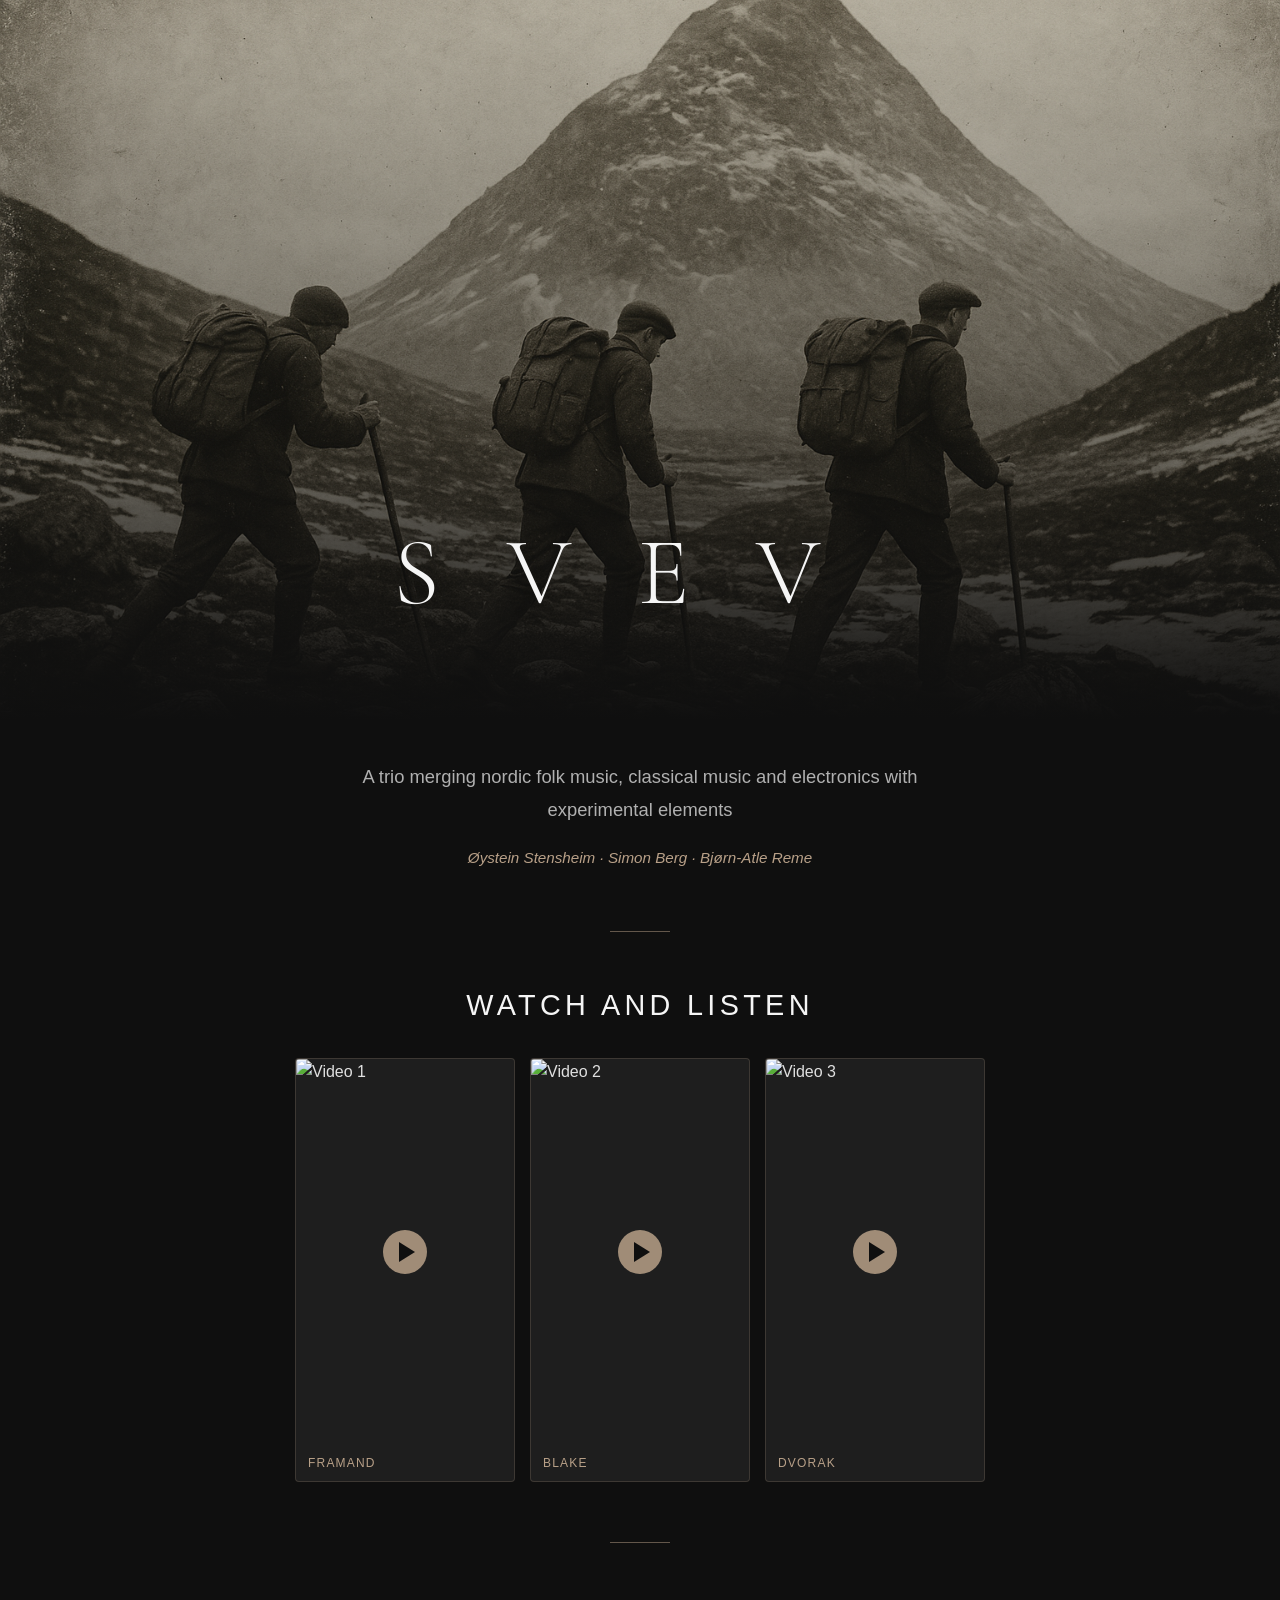
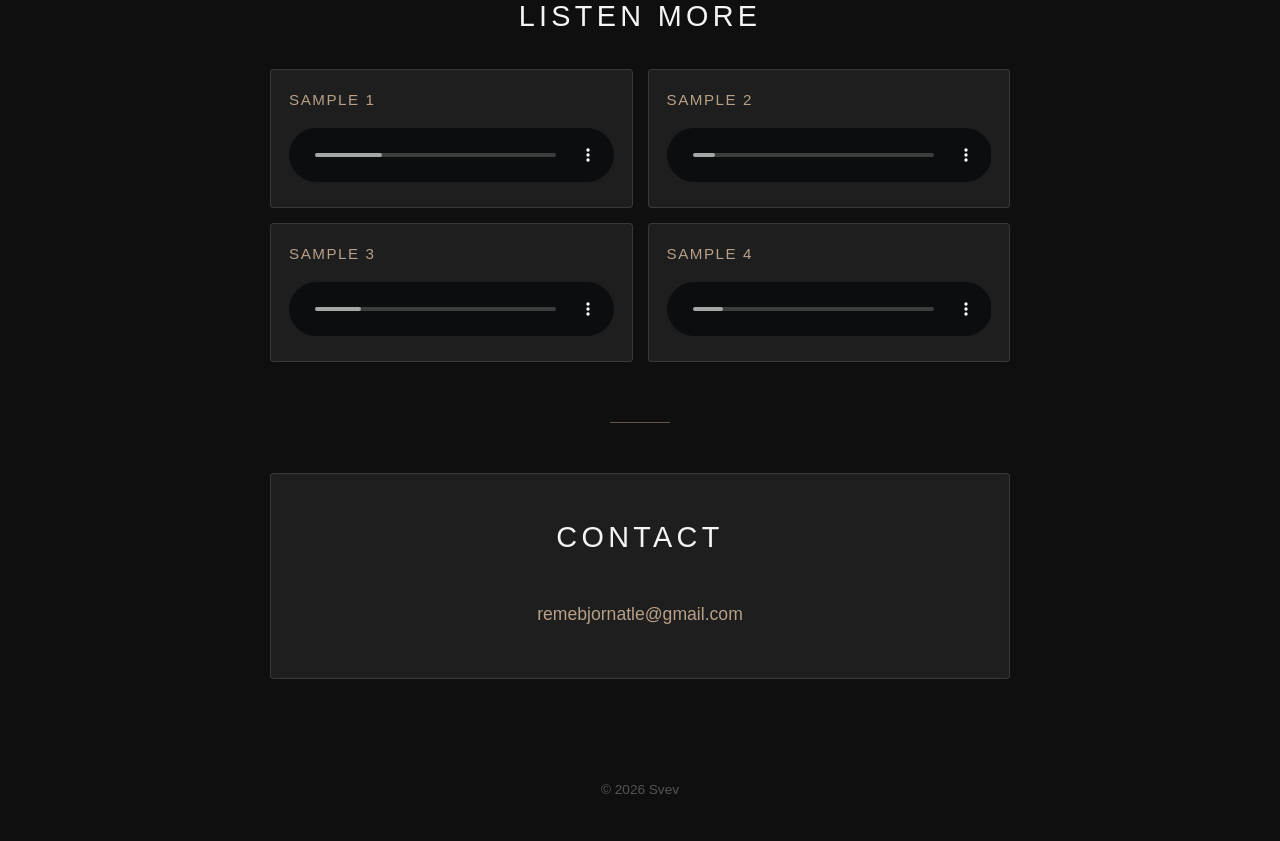
==== index.html @ c9829582 "Use maxresdefault thumbnails for sharper video previews" ====
<!DOCTYPE html>
<html lang="no">
<head>
    <meta charset="UTF-8">
    <meta name="viewport" content="width=device-width, initial-scale=1.0">
    <title>Svev</title>
    <link rel="preconnect" href="https://fonts.googleapis.com">
    <link rel="preconnect" href="https://fonts.gstatic.com" crossorigin>
    <link href="https://fonts.googleapis.com/css2?family=Cormorant+Garamond:wght@300;400;600&display=swap" rel="stylesheet">
    <style>
        * {
            margin: 0;
            padding: 0;
            box-sizing: border-box;
        }

        body {
            font-family: 'Helvetica Neue', Arial, sans-serif;
            background: #0f0f0f;
            color: #e0e0e0;
            line-height: 1.6;
            min-height: 100vh;
        }

        .hero {
            position: relative;
            width: 100%;
            height: 80vh;
            min-height: 400px;
            overflow: hidden;
        }

        .hero img {
            width: 100%;
            height: 100%;
            object-fit: cover;
            display: block;
        }

        .hero-overlay {
            position: absolute;
            inset: 0;
            background: linear-gradient(
                to bottom,
                rgba(15, 15, 15, 0.2) 0%,
                rgba(15, 15, 15, 0.5) 60%,
                rgba(15, 15, 15, 1) 100%
            );
            display: flex;
            align-items: flex-end;
            justify-content: center;
            padding-bottom: 60px;
        }

        .hero-text {
            text-align: center;
        }

        .hero-text h1 {
            font-family: 'Cormorant Garamond', serif;
            font-size: 6rem;
            font-weight: 300;
            letter-spacing: 0.7em;
            color: #f5f5f5;
            text-transform: uppercase;
            text-shadow: 0 2px 20px rgba(0, 0, 0, 0.6);
            margin-bottom: 10px;
        }

        .container {
            max-width: 800px;
            margin: 0 auto;
            padding: 0 30px;
        }

        .intro {
            text-align: center;
            padding: 40px 0 60px;
            animation: fadeIn 1.5s ease-in;
        }

        .tagline {
            font-size: 1.15rem;
            color: #b0b0b0;
            font-weight: 300;
            max-width: 600px;
            margin: 0 auto 20px;
            line-height: 1.8;
        }

        .members {
            font-size: 0.95rem;
            color: #b8a088;
            font-style: italic;
            margin-top: 10px;
        }

        .divider {
            width: 60px;
            height: 1px;
            background: #b8a088;
            margin: 0 auto 50px;
            opacity: 0.5;
        }

        section {
            margin-bottom: 60px;
            animation: fadeIn 2s ease-in;
        }

        h2 {
            font-size: 1.8rem;
            font-weight: 300;
            letter-spacing: 0.15em;
            text-transform: uppercase;
            color: #f5f5f5;
            margin-bottom: 30px;
            text-align: center;
        }

        .video-grid {
            display: flex;
            gap: 15px;
            justify-content: center;
        }

        .video-thumb {
            flex: 1;
            max-width: 220px;
            cursor: pointer;
            border-radius: 4px;
            overflow: hidden;
            border: 1px solid rgba(184, 160, 136, 0.2);
            transition: transform 0.3s ease, border-color 0.3s ease;
            background: #1e1e1e;
        }

        .video-thumb:hover {
            transform: translateY(-3px);
            border-color: rgba(184, 160, 136, 0.6);
        }

        .video-thumb-img {
            position: relative;
            width: 100%;
            padding-bottom: 177.78%;
            overflow: hidden;
        }

        .video-thumb-img img {
            position: absolute;
            top: 0; left: 0;
            width: 100%; height: 100%;
            object-fit: cover;
        }

        .video-thumb-img .play-btn {
            position: absolute;
            top: 50%; left: 50%;
            transform: translate(-50%, -50%);
            width: 44px; height: 44px;
            background: rgba(184, 160, 136, 0.85);
            border-radius: 50%;
            display: flex;
            align-items: center;
            justify-content: center;
        }

        .video-thumb-img .play-btn::after {
            content: '';
            border-left: 16px solid #0f0f0f;
            border-top: 10px solid transparent;
            border-bottom: 10px solid transparent;
            margin-left: 4px;
        }

        .video-thumb-label {
            font-size: 0.75rem;
            color: #b8a088;
            padding: 8px 12px;
            text-transform: uppercase;
            letter-spacing: 0.1em;
        }

        /* Modal */
        .video-modal {
            display: none;
            position: fixed;
            inset: 0;
            background: rgba(0, 0, 0, 0.88);
            z-index: 1000;
            align-items: center;
            justify-content: center;
        }

        .video-modal.active {
            display: flex;
        }

        .video-modal-inner {
            position: relative;
            width: min(90vw, 400px);
        }

        .video-modal-close {
            position: absolute;
            top: -36px;
            right: 0;
            background: none;
            border: none;
            color: #b8a088;
            font-size: 1.8rem;
            cursor: pointer;
            line-height: 1;
        }

        .video-modal-wrapper {
            position: relative;
            padding-bottom: 177.78%;
            height: 0;
            border-radius: 4px;
            overflow: hidden;
        }

        .video-modal-wrapper iframe {
            position: absolute;
            top: 0; left: 0;
            width: 100%; height: 100%;
            border: 0;
        }

        .audio-grid {
            display: grid;
            grid-template-columns: 1fr 1fr;
            gap: 15px;
        }

        .audio-container {
            background: #1e1e1e;
            padding: 18px;
            border-radius: 4px;
            border: 1px solid rgba(184, 160, 136, 0.2);
            transition: transform 0.3s ease, border-color 0.3s ease;
        }

        .audio-container:hover {
            transform: translateY(-2px);
            border-color: rgba(184, 160, 136, 0.5);
        }

        .audio-title {
            font-size: 0.95rem;
            color: #b8a088;
            margin-bottom: 15px;
            text-transform: uppercase;
            letter-spacing: 0.1em;
        }

        audio {
            width: 100%;
            outline: none;
            filter: invert(1) hue-rotate(180deg);
        }

        .contact {
            text-align: center;
            background: #1e1e1e;
            padding: 40px;
            border-radius: 4px;
            border: 1px solid rgba(184, 160, 136, 0.2);
        }

        .contact a {
            color: #b8a088;
            text-decoration: none;
            font-size: 1.1rem;
            transition: color 0.3s ease;
            display: inline-block;
            margin: 10px 0;
        }

        .contact a:hover {
            color: #d4bfa8;
        }

        footer {
            text-align: center;
            padding: 40px 0;
            color: #555;
            font-size: 0.85rem;
        }

        @keyframes fadeIn {
            from {
                opacity: 0;
                transform: translateY(20px);
            }
            to {
                opacity: 1;
                transform: translateY(0);
            }
        }

        @media (max-width: 600px) {
            .hero {
                height: 60vh;
                min-height: 300px;
            }

            .hero-text h1 {
                font-size: 3.5rem;
                letter-spacing: 0.25em;
            }

            .hero-overlay {
                padding-bottom: 40px;
            }

            .container {
                padding: 0 20px;
            }

            h2 {
                font-size: 1.4rem;
            }

            .audio-grid {
                grid-template-columns: 1fr;
            }

            .audio-container {
                padding: 16px;
            }
        }
    </style>
</head>
<body>
    <div class="hero">
        <img src="band-photo.png" alt="Svev band photo">
        <div class="hero-overlay">
            <div class="hero-text">
                <h1>Svev</h1>
            </div>
        </div>
    </div>

    <div class="container">
        <div class="intro">
            <p class="tagline">
                A trio merging nordic folk music, classical music and electronics with experimental elements
            </p>
            <p class="members">
                Øystein Stensheim · Simon Berg · Bjørn-Atle Reme
            </p>
        </div>

        <div class="divider"></div>

        <section class="video-section">
            <h2>Watch and Listen</h2>

            <div class="video-grid">
                <div class="video-thumb" data-id="9C6_uvqbNl0">
                    <div class="video-thumb-img">
                        <img src="https://img.youtube.com/vi/9C6_uvqbNl0/maxresdefault.jpg" alt="Video 1">
                        <div class="play-btn"></div>
                    </div>
                    <div class="video-thumb-label">Framand</div>
                </div>
                <div class="video-thumb" data-id="us4nLILp_PA">
                    <div class="video-thumb-img">
                        <img src="https://img.youtube.com/vi/us4nLILp_PA/maxresdefault.jpg" alt="Video 2">
                        <div class="play-btn"></div>
                    </div>
                    <div class="video-thumb-label">Blake</div>
                </div>
                <div class="video-thumb" data-id="vMelpFDjzGU">
                    <div class="video-thumb-img">
                        <img src="https://img.youtube.com/vi/vMelpFDjzGU/maxresdefault.jpg" alt="Video 3">
                        <div class="play-btn"></div>
                    </div>
                    <div class="video-thumb-label">Dvorak</div>
                </div>
            </div>
        </section>

        <div class="video-modal" id="videoModal">
            <div class="video-modal-inner">
                <button class="video-modal-close" id="videoModalClose">&times;</button>
                <div class="video-modal-wrapper">
                    <iframe id="videoModalFrame" src="" allowfullscreen></iframe>
                </div>
            </div>
        </div>

        <div class="divider"></div>

        <section class="music-section">
            <h2>Listen More</h2>

            <div class="audio-grid">
                <div class="audio-container">
                    <div class="audio-title">Sample 1</div>
                    <audio controls>
                        <source src="bach.mp3" type="audio/mpeg">
                        Your browser does not support the audio element.
                    </audio>
                </div>

                <div class="audio-container">
                    <div class="audio-title">Sample 2</div>
                    <audio controls>
                        <source src="vergene.mp3" type="audio/mpeg">
                        Your browser does not support the audio element.
                    </audio>
                </div>

                <div class="audio-container">
                    <div class="audio-title">Sample 3</div>
                    <audio controls>
                        <source src="outro1.mp3" type="audio/mpeg">
                        Your browser does not support the audio element.
                    </audio>
                </div>

                <div class="audio-container">
                    <div class="audio-title">Sample 4</div>
                    <audio controls>
                        <source src="outro2.mp3" type="audio/mpeg">
                        Your browser does not support the audio element.
                    </audio>
                </div>
            </div>
        </section>

        <div class="divider"></div>

        <section class="contact">
            <h2>Contact</h2>
            <p>
                <a href="mailto:remebjornatle@gmail.com">remebjornatle@gmail.com</a>
            </p>
        </section>

        <footer>
            &copy; 2026 Svev
        </footer>
    </div>
    <script>
        const modal = document.getElementById('videoModal');
        const frame = document.getElementById('videoModalFrame');
        const closeBtn = document.getElementById('videoModalClose');

        document.querySelectorAll('.video-thumb').forEach(thumb => {
            thumb.addEventListener('click', () => {
                const id = thumb.dataset.id;
                frame.src = `https://www.youtube.com/embed/${id}?autoplay=1`;
                modal.classList.add('active');
            });
        });

        function closeModal() {
            modal.classList.remove('active');
            frame.src = '';
        }

        closeBtn.addEventListener('click', closeModal);
        modal.addEventListener('click', e => { if (e.target === modal) closeModal(); });
        document.addEventListener('keydown', e => { if (e.key === 'Escape') closeModal(); });
    </script>
</body>
</html>
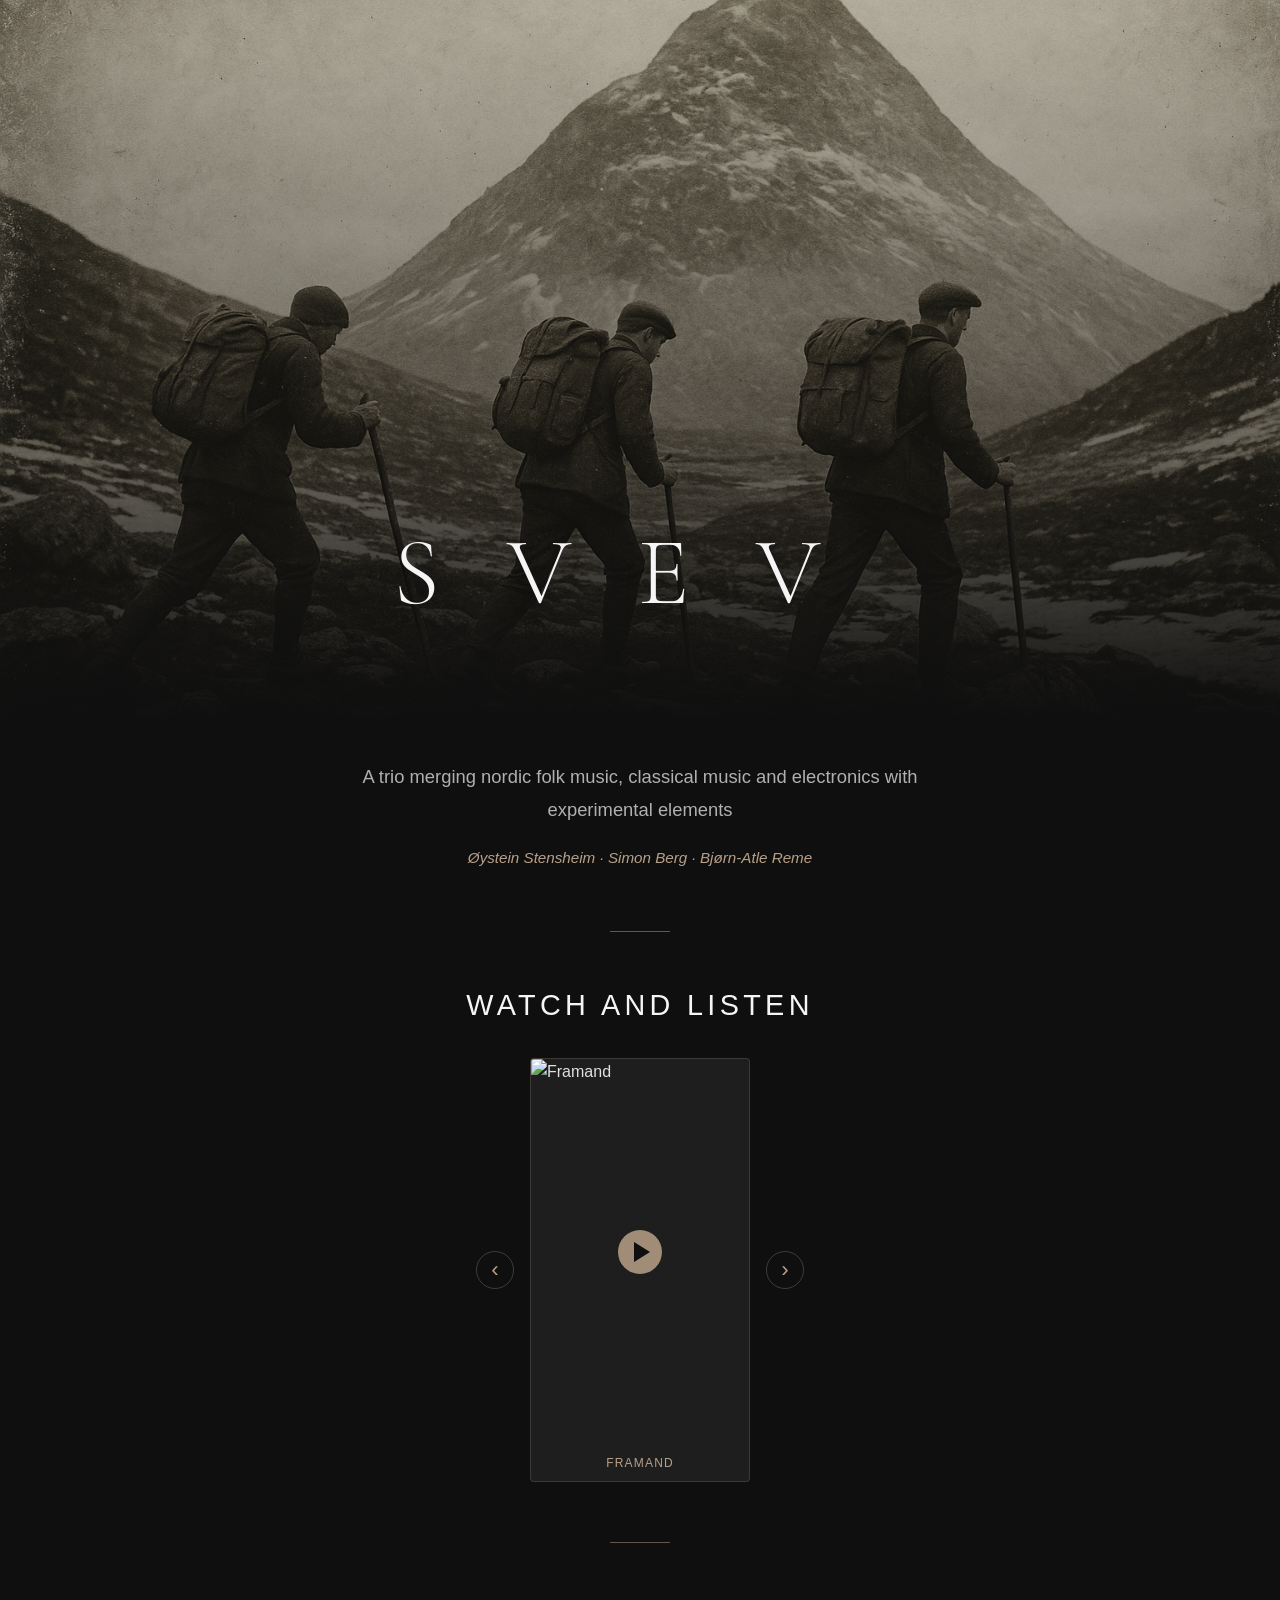
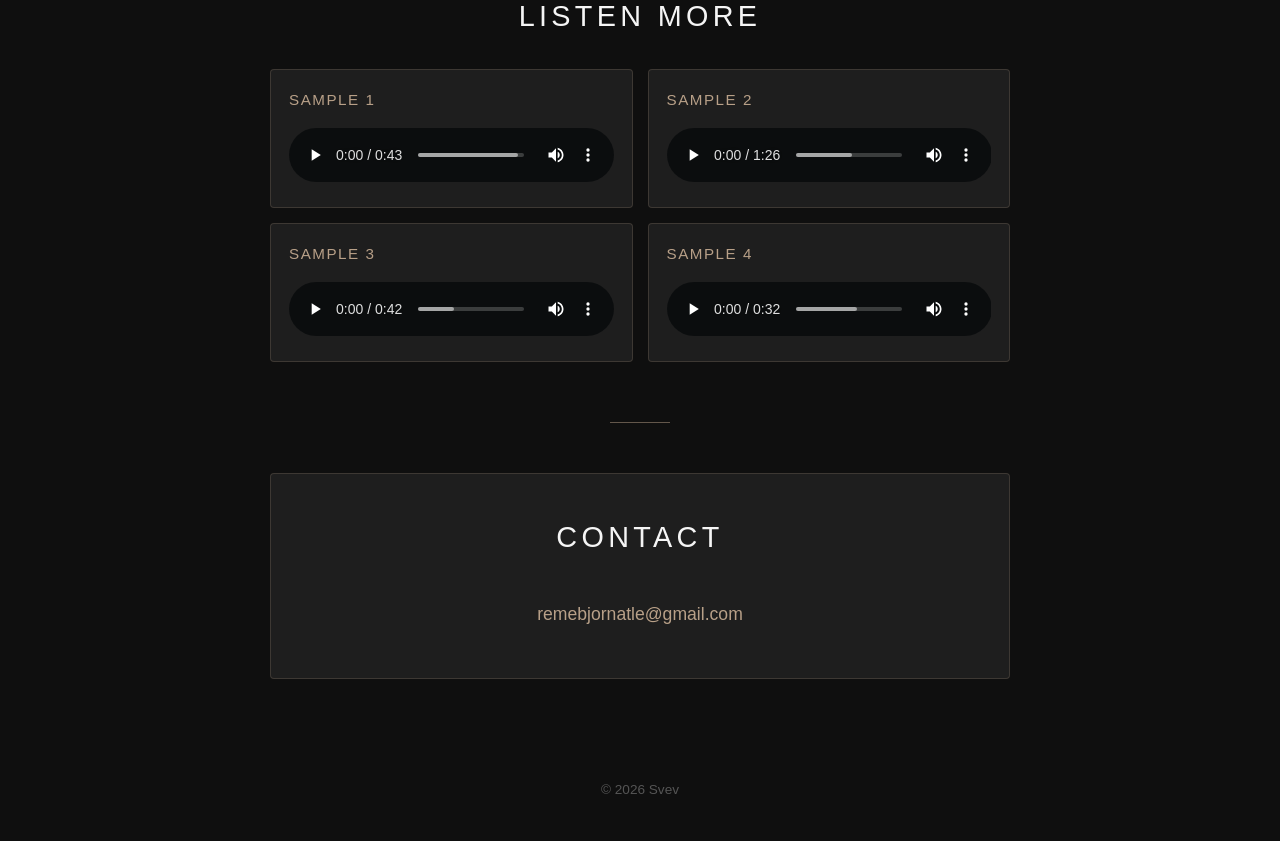
==== commit fa91752c: "Video section: carousel with arrow navigation" ====
--- a/index.html
+++ b/index.html
@@ -118,15 +118,34 @@
             text-align: center;
         }
 
-        .video-grid {
+        .video-carousel {
             display: flex;
-            gap: 15px;
+            align-items: center;
             justify-content: center;
+            gap: 16px;
+        }
+
+        .carousel-arrow {
+            background: none;
+            border: 1px solid rgba(184, 160, 136, 0.3);
+            color: #b8a088;
+            font-size: 1.4rem;
+            width: 38px;
+            height: 38px;
+            border-radius: 50%;
+            cursor: pointer;
+            flex-shrink: 0;
+            transition: border-color 0.2s, color 0.2s;
+            line-height: 1;
+        }
+
+        .carousel-arrow:hover {
+            border-color: rgba(184, 160, 136, 0.8);
+            color: #d4bfa8;
         }
 
         .video-thumb {
-            flex: 1;
-            max-width: 220px;
+            width: 220px;
             cursor: pointer;
             border-radius: 4px;
             overflow: hidden;
@@ -180,6 +199,7 @@
             padding: 8px 12px;
             text-transform: uppercase;
             letter-spacing: 0.1em;
+            text-align: center;
         }
 
         /* Modal */
@@ -359,28 +379,16 @@
         <section class="video-section">
             <h2>Watch and Listen</h2>
 
-            <div class="video-grid">
-                <div class="video-thumb" data-id="9C6_uvqbNl0">
+            <div class="video-carousel">
+                <button class="carousel-arrow" id="prevBtn">&#8249;</button>
+                <div class="video-thumb" id="carouselThumb">
                     <div class="video-thumb-img">
-                        <img src="https://img.youtube.com/vi/9C6_uvqbNl0/maxresdefault.jpg" alt="Video 1">
+                        <img id="carouselImg" src="" alt="">
                         <div class="play-btn"></div>
                     </div>
-                    <div class="video-thumb-label">Framand</div>
+                    <div class="video-thumb-label" id="carouselLabel"></div>
                 </div>
-                <div class="video-thumb" data-id="us4nLILp_PA">
-                    <div class="video-thumb-img">
-                        <img src="https://img.youtube.com/vi/us4nLILp_PA/maxresdefault.jpg" alt="Video 2">
-                        <div class="play-btn"></div>
-                    </div>
-                    <div class="video-thumb-label">Blake</div>
-                </div>
-                <div class="video-thumb" data-id="vMelpFDjzGU">
-                    <div class="video-thumb-img">
-                        <img src="https://img.youtube.com/vi/vMelpFDjzGU/maxresdefault.jpg" alt="Video 3">
-                        <div class="play-btn"></div>
-                    </div>
-                    <div class="video-thumb-label">Dvorak</div>
-                </div>
+                <button class="carousel-arrow" id="nextBtn">&#8250;</button>
             </div>
         </section>
 
@@ -447,16 +455,45 @@
         </footer>
     </div>
     <script>
+        const videos = [
+            { id: '9C6_uvqbNl0', label: 'Framand' },
+            { id: 'us4nLILp_PA', label: 'Blake' },
+            { id: 'vMelpFDjzGU', label: 'Dvorak' }
+        ];
+
+        let current = 0;
+
+        const thumb = document.getElementById('carouselThumb');
+        const img = document.getElementById('carouselImg');
+        const label = document.getElementById('carouselLabel');
+
+        function showVideo(index) {
+            const v = videos[index];
+            img.src = `https://img.youtube.com/vi/${v.id}/maxresdefault.jpg`;
+            img.alt = v.label;
+            label.textContent = v.label;
+            thumb.dataset.id = v.id;
+        }
+
+        showVideo(current);
+
+        document.getElementById('prevBtn').addEventListener('click', () => {
+            current = (current - 1 + videos.length) % videos.length;
+            showVideo(current);
+        });
+
+        document.getElementById('nextBtn').addEventListener('click', () => {
+            current = (current + 1) % videos.length;
+            showVideo(current);
+        });
+
         const modal = document.getElementById('videoModal');
         const frame = document.getElementById('videoModalFrame');
         const closeBtn = document.getElementById('videoModalClose');
 
-        document.querySelectorAll('.video-thumb').forEach(thumb => {
-            thumb.addEventListener('click', () => {
-                const id = thumb.dataset.id;
-                frame.src = `https://www.youtube.com/embed/${id}?autoplay=1`;
-                modal.classList.add('active');
-            });
+        thumb.addEventListener('click', () => {
+            frame.src = `https://www.youtube.com/embed/${videos[current].id}?autoplay=1`;
+            modal.classList.add('active');
         });
 
         function closeModal() {
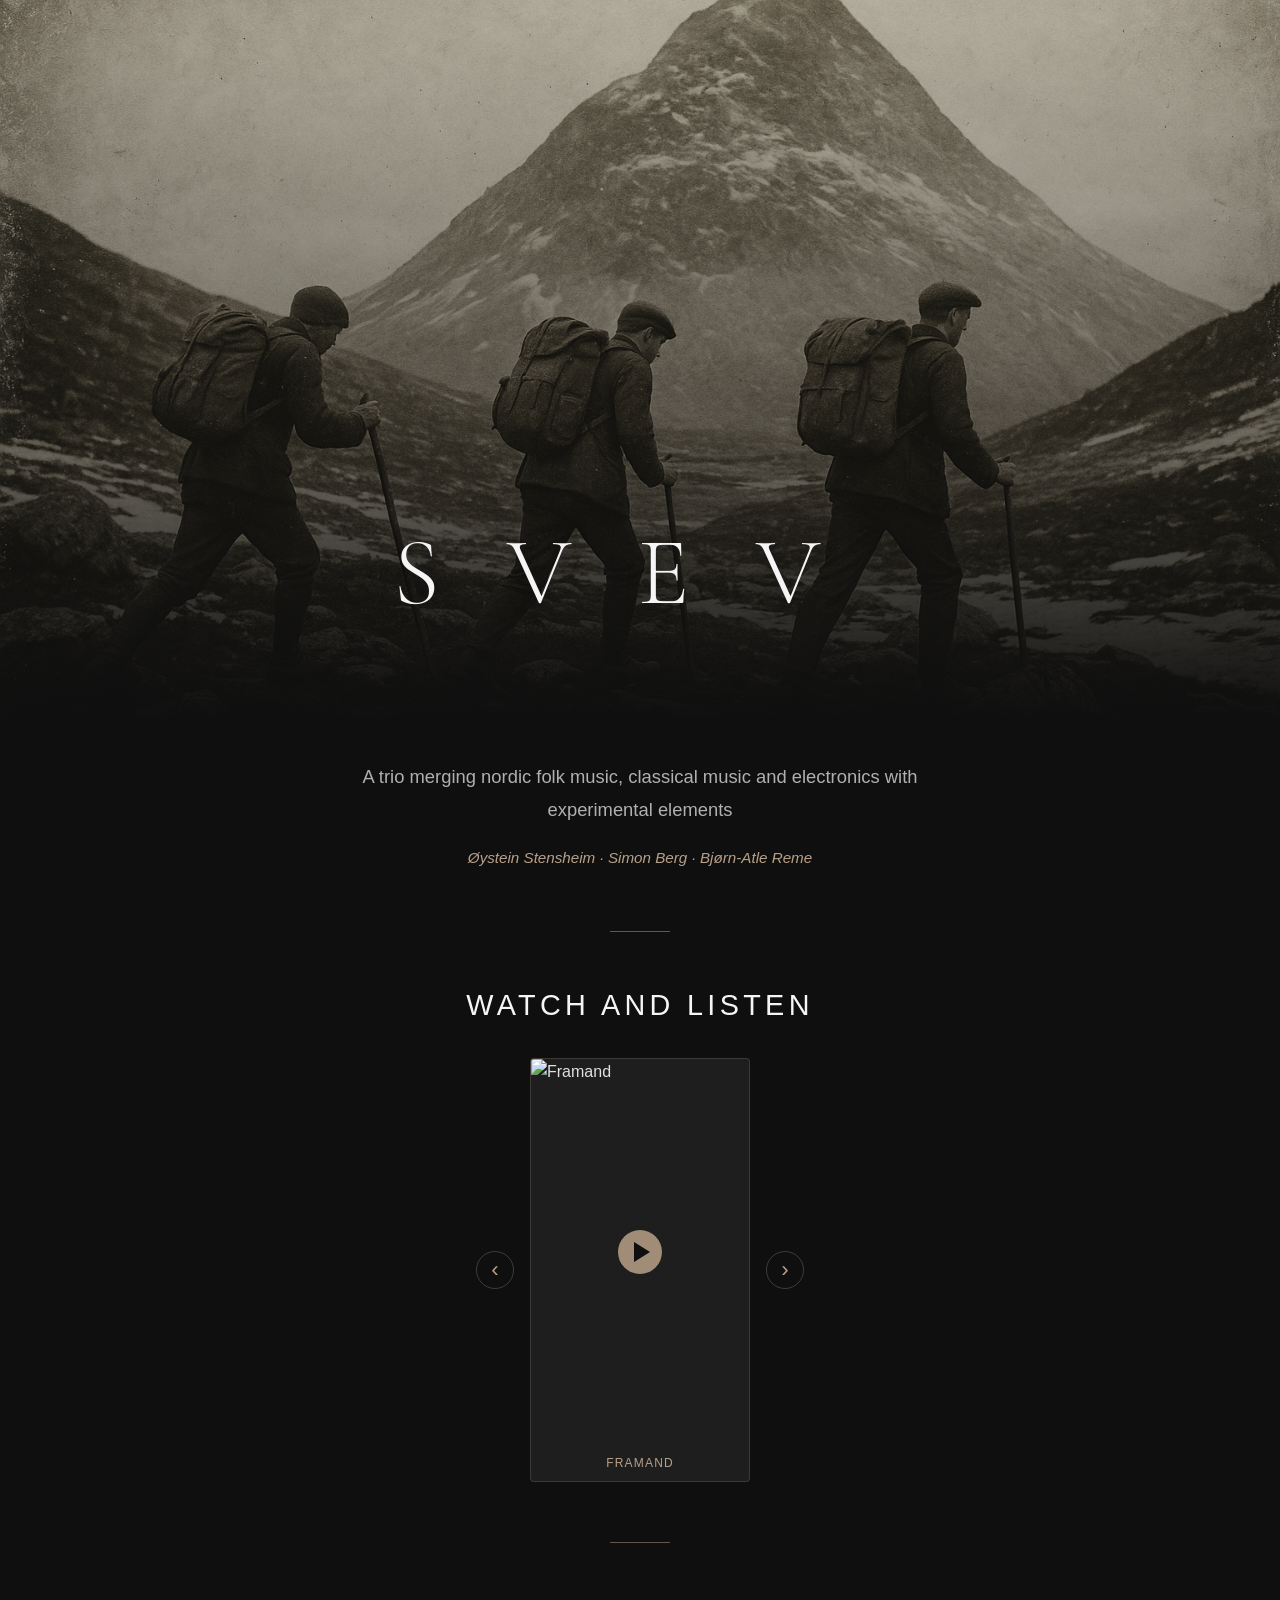
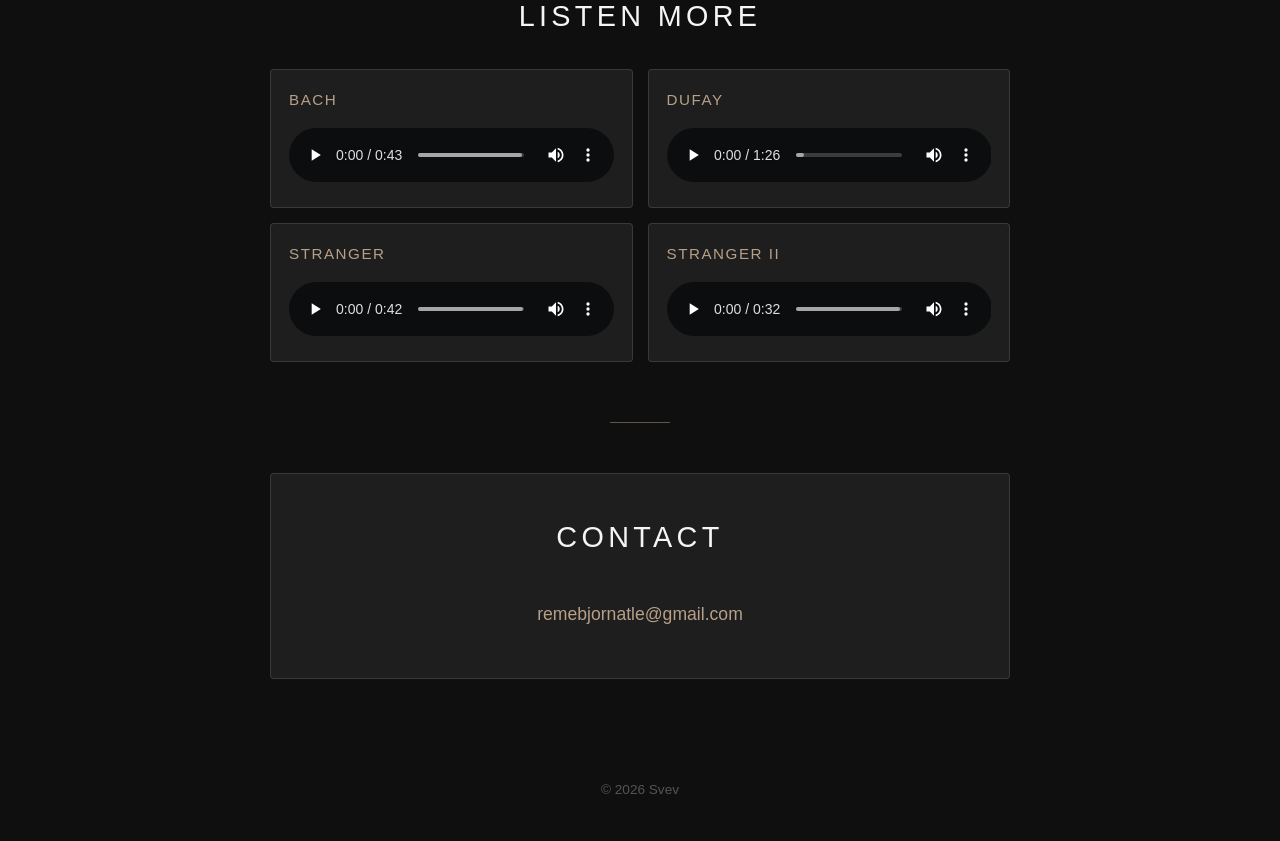
==== commit b0d95632: "Rename soundbites: Bach, Dufay, Stranger, Stranger II" ====
--- a/index.html
+++ b/index.html
@@ -408,7 +408,7 @@
 
             <div class="audio-grid">
                 <div class="audio-container">
-                    <div class="audio-title">Sample 1</div>
+                    <div class="audio-title">Bach</div>
                     <audio controls>
                         <source src="bach.mp3" type="audio/mpeg">
                         Your browser does not support the audio element.
@@ -416,7 +416,7 @@
                 </div>
 
                 <div class="audio-container">
-                    <div class="audio-title">Sample 2</div>
+                    <div class="audio-title">Dufay</div>
                     <audio controls>
                         <source src="vergene.mp3" type="audio/mpeg">
                         Your browser does not support the audio element.
@@ -424,7 +424,7 @@
                 </div>
 
                 <div class="audio-container">
-                    <div class="audio-title">Sample 3</div>
+                    <div class="audio-title">Stranger</div>
                     <audio controls>
                         <source src="outro1.mp3" type="audio/mpeg">
                         Your browser does not support the audio element.
@@ -432,7 +432,7 @@
                 </div>
 
                 <div class="audio-container">
-                    <div class="audio-title">Sample 4</div>
+                    <div class="audio-title">Stranger II</div>
                     <audio controls>
                         <source src="outro2.mp3" type="audio/mpeg">
                         Your browser does not support the audio element.
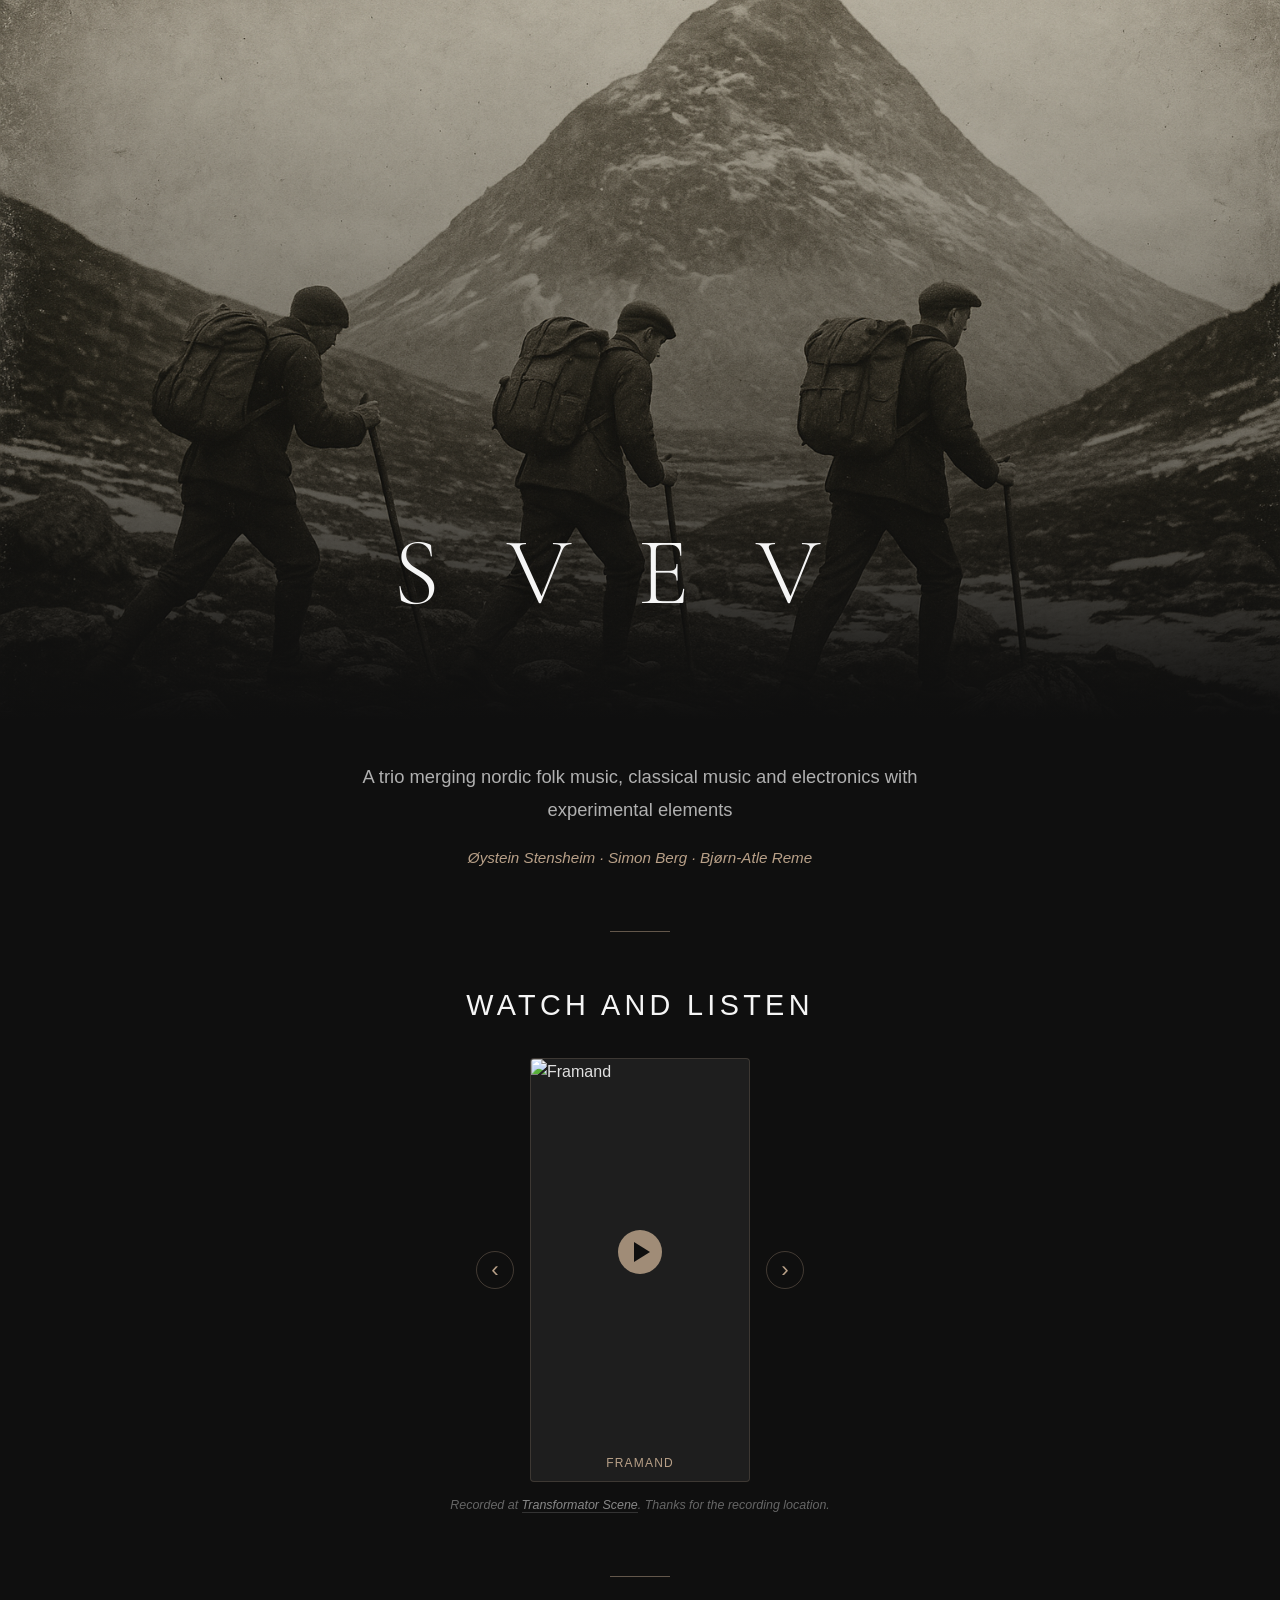
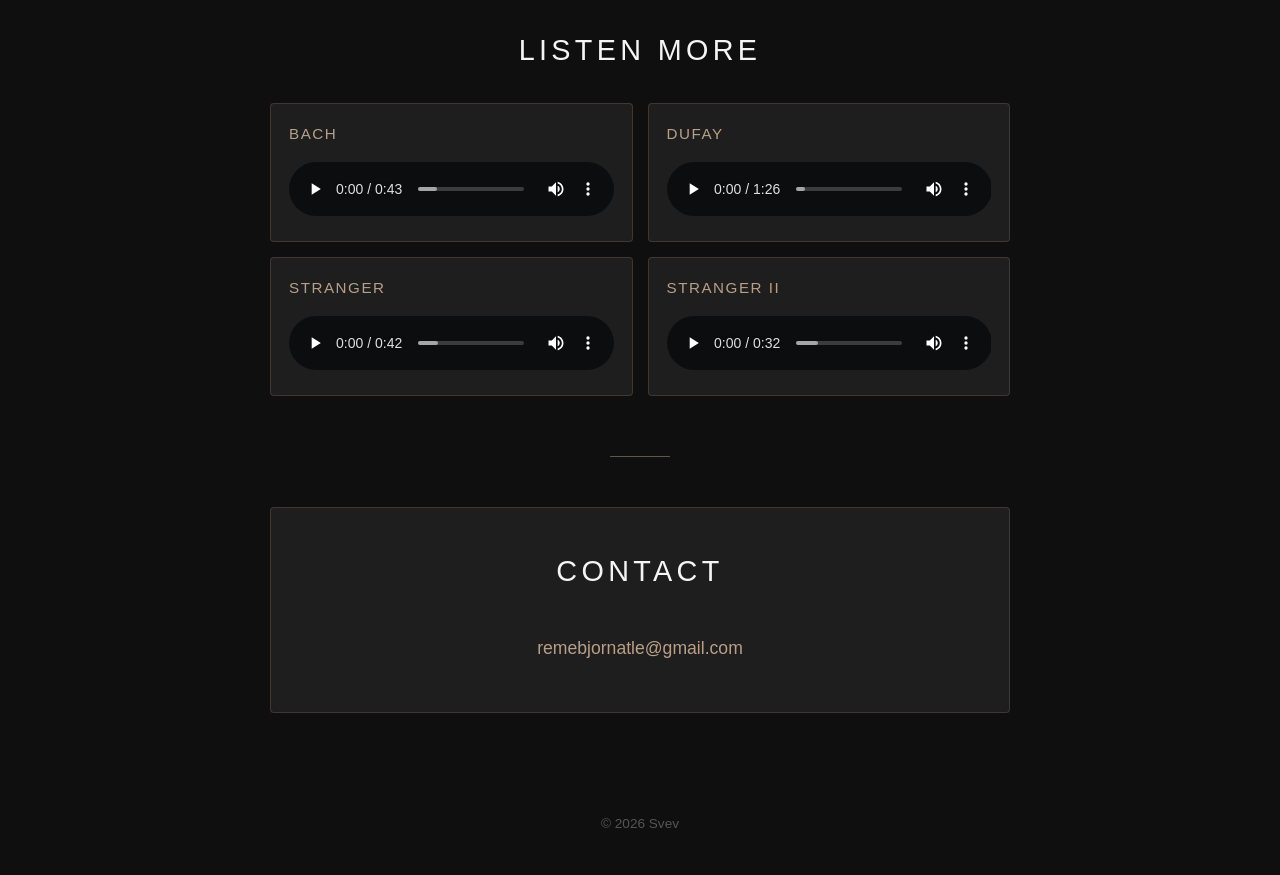
==== commit 1d75916e: "Add discreet Transformator Scene credit below video carousel" ====
--- a/index.html
+++ b/index.html
@@ -202,6 +202,25 @@
             text-align: center;
         }
 
+        .video-credit {
+            text-align: center;
+            margin-top: 14px;
+            font-size: 0.78rem;
+            font-style: italic;
+            color: #666;
+        }
+
+        .video-credit a {
+            color: #888;
+            text-decoration: none;
+            border-bottom: 1px solid rgba(136, 136, 136, 0.3);
+            transition: color 0.2s;
+        }
+
+        .video-credit a:hover {
+            color: #b8a088;
+        }
+
         /* Modal */
         .video-modal {
             display: none;
@@ -390,6 +409,7 @@
                 </div>
                 <button class="carousel-arrow" id="nextBtn">&#8250;</button>
             </div>
+            <p class="video-credit">Recorded at <a href="https://www.transformatorscene.no" target="_blank" rel="noopener">Transformator Scene</a>. Thanks for the recording location.</p>
         </section>
 
         <div class="video-modal" id="videoModal">
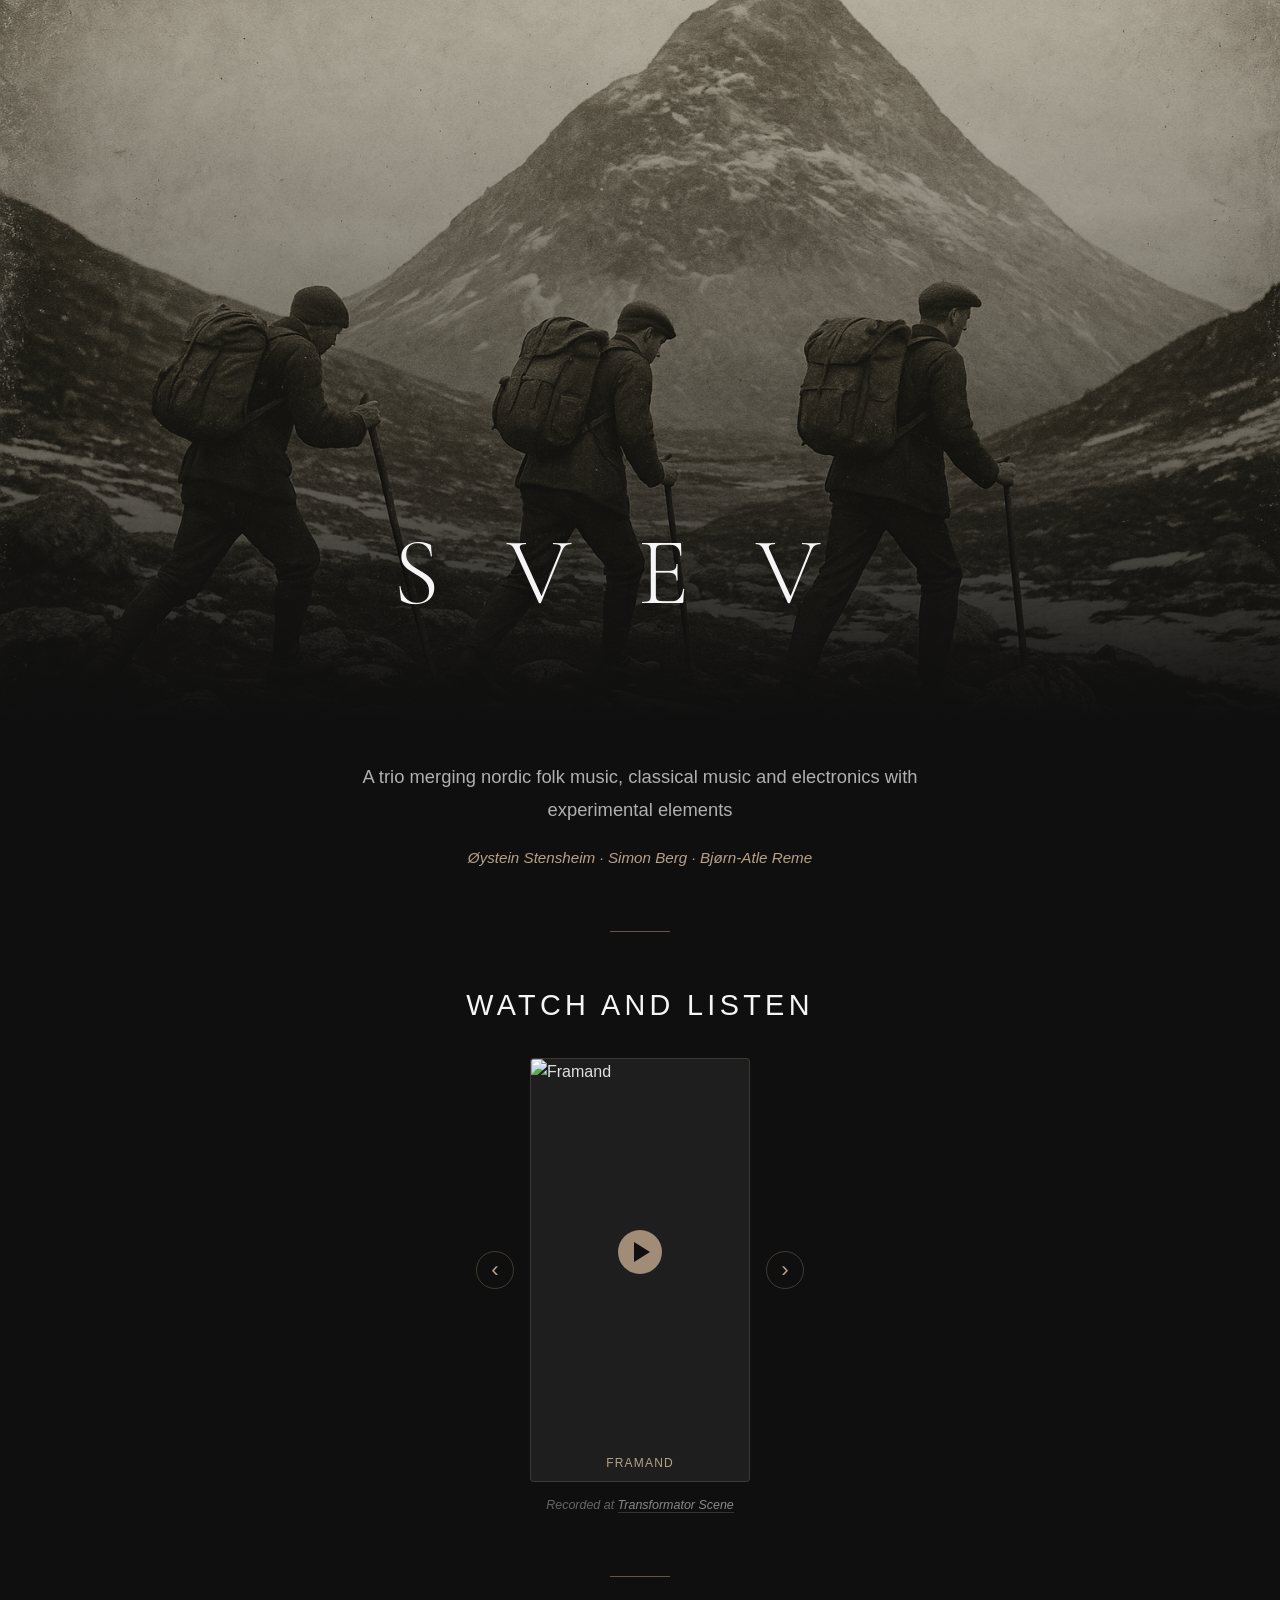
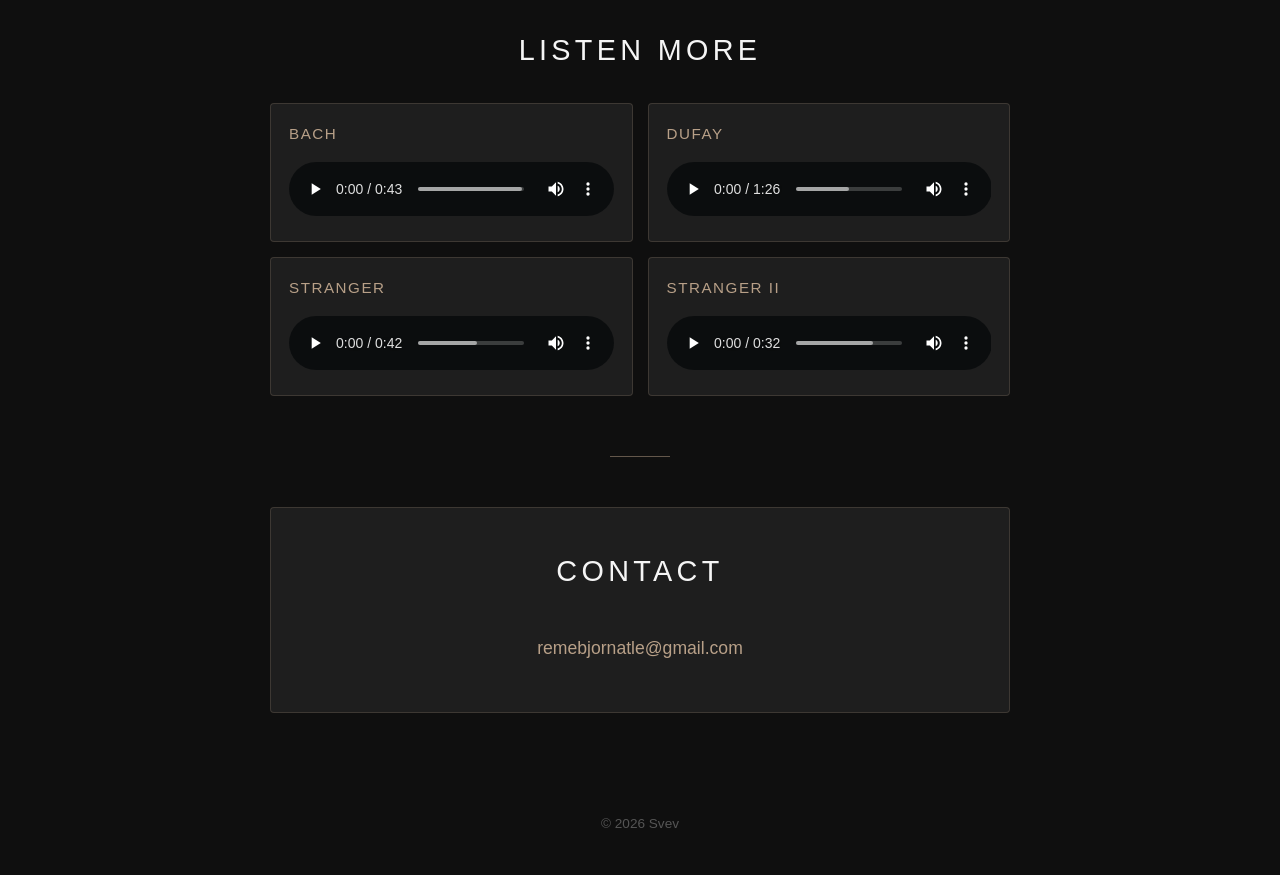
==== commit 9d9889a8: "Shorten video credit to just the link" ====
--- a/index.html
+++ b/index.html
@@ -409,7 +409,7 @@
                 </div>
                 <button class="carousel-arrow" id="nextBtn">&#8250;</button>
             </div>
-            <p class="video-credit">Recorded at <a href="https://www.transformatorscene.no" target="_blank" rel="noopener">Transformator Scene</a>. Thanks for the recording location.</p>
+            <p class="video-credit">Recorded at <a href="https://www.transformatorscene.no" target="_blank" rel="noopener">Transformator Scene</a></p>
         </section>
 
         <div class="video-modal" id="videoModal">
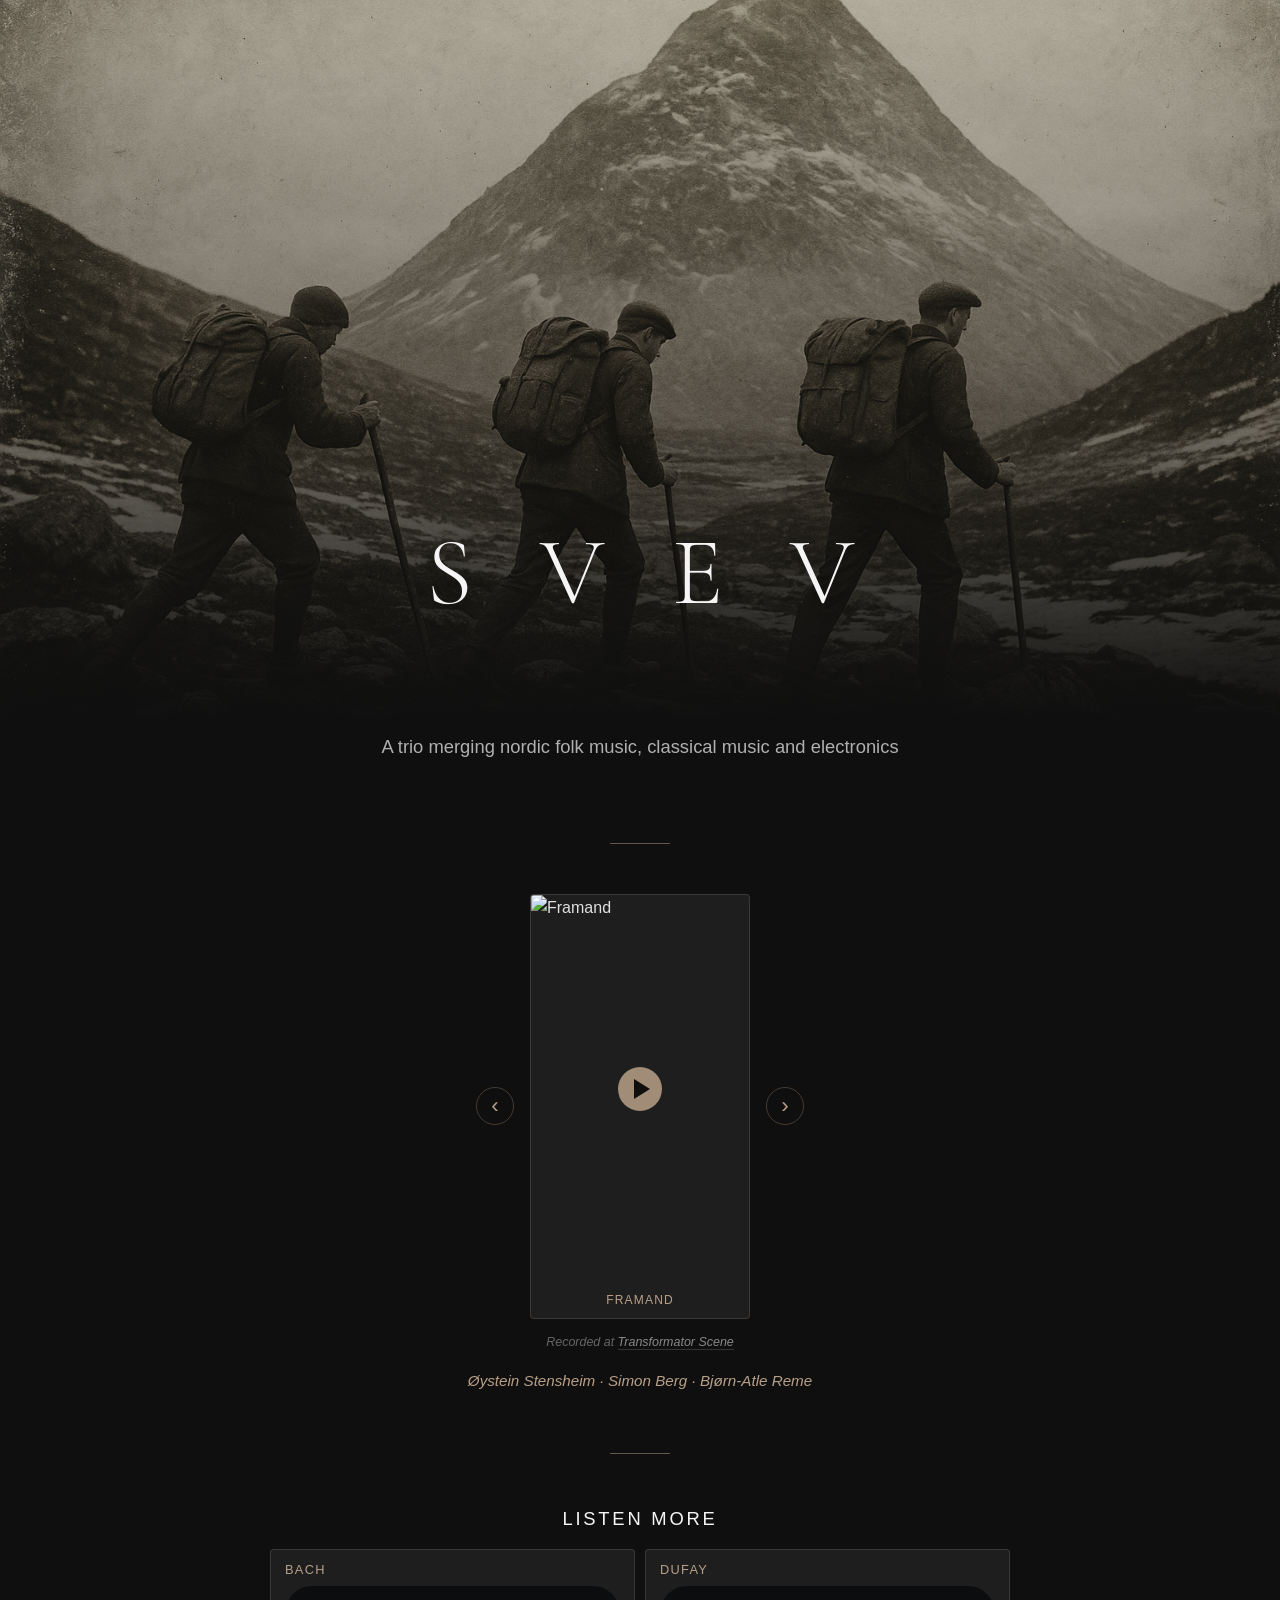
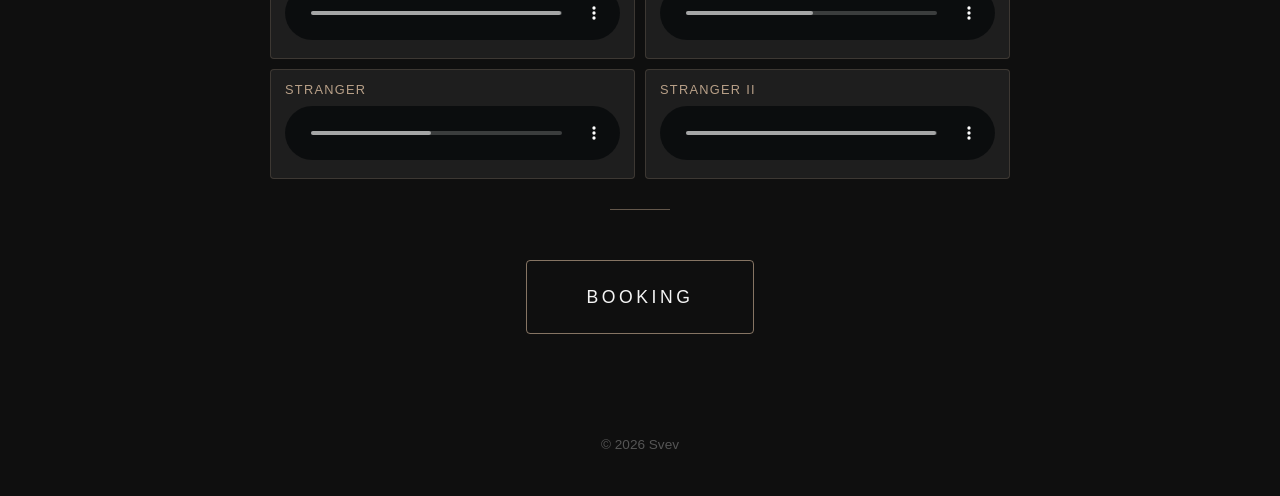
==== commit 7035d291: "Add booking page and extract shared stylesheet Splits inline CSS from index.html into styles.css so " ====
--- a/index.html
+++ b/index.html
@@ -7,371 +7,7 @@
     <link rel="preconnect" href="https://fonts.googleapis.com">
     <link rel="preconnect" href="https://fonts.gstatic.com" crossorigin>
     <link href="https://fonts.googleapis.com/css2?family=Cormorant+Garamond:wght@300;400;600&display=swap" rel="stylesheet">
-    <style>
-        * {
-            margin: 0;
-            padding: 0;
-            box-sizing: border-box;
-        }
-
-        body {
-            font-family: 'Helvetica Neue', Arial, sans-serif;
-            background: #0f0f0f;
-            color: #e0e0e0;
-            line-height: 1.6;
-            min-height: 100vh;
-        }
-
-        .hero {
-            position: relative;
-            width: 100%;
-            height: 80vh;
-            min-height: 400px;
-            overflow: hidden;
-        }
-
-        .hero img {
-            width: 100%;
-            height: 100%;
-            object-fit: cover;
-            display: block;
-        }
-
-        .hero-overlay {
-            position: absolute;
-            inset: 0;
-            background: linear-gradient(
-                to bottom,
-                rgba(15, 15, 15, 0.2) 0%,
-                rgba(15, 15, 15, 0.5) 60%,
-                rgba(15, 15, 15, 1) 100%
-            );
-            display: flex;
-            align-items: flex-end;
-            justify-content: center;
-            padding-bottom: 60px;
-        }
-
-        .hero-text {
-            text-align: center;
-        }
-
-        .hero-text h1 {
-            font-family: 'Cormorant Garamond', serif;
-            font-size: 6rem;
-            font-weight: 300;
-            letter-spacing: 0.7em;
-            color: #f5f5f5;
-            text-transform: uppercase;
-            text-shadow: 0 2px 20px rgba(0, 0, 0, 0.6);
-            margin-bottom: 10px;
-        }
-
-        .container {
-            max-width: 800px;
-            margin: 0 auto;
-            padding: 0 30px;
-        }
-
-        .intro {
-            text-align: center;
-            padding: 40px 0 60px;
-            animation: fadeIn 1.5s ease-in;
-        }
-
-        .tagline {
-            font-size: 1.15rem;
-            color: #b0b0b0;
-            font-weight: 300;
-            max-width: 600px;
-            margin: 0 auto 20px;
-            line-height: 1.8;
-        }
-
-        .members {
-            font-size: 0.95rem;
-            color: #b8a088;
-            font-style: italic;
-            margin-top: 10px;
-        }
-
-        .divider {
-            width: 60px;
-            height: 1px;
-            background: #b8a088;
-            margin: 0 auto 50px;
-            opacity: 0.5;
-        }
-
-        section {
-            margin-bottom: 60px;
-            animation: fadeIn 2s ease-in;
-        }
-
-        h2 {
-            font-size: 1.8rem;
-            font-weight: 300;
-            letter-spacing: 0.15em;
-            text-transform: uppercase;
-            color: #f5f5f5;
-            margin-bottom: 30px;
-            text-align: center;
-        }
-
-        .video-carousel {
-            display: flex;
-            align-items: center;
-            justify-content: center;
-            gap: 16px;
-        }
-
-        .carousel-arrow {
-            background: none;
-            border: 1px solid rgba(184, 160, 136, 0.3);
-            color: #b8a088;
-            font-size: 1.4rem;
-            width: 38px;
-            height: 38px;
-            border-radius: 50%;
-            cursor: pointer;
-            flex-shrink: 0;
-            transition: border-color 0.2s, color 0.2s;
-            line-height: 1;
-        }
-
-        .carousel-arrow:hover {
-            border-color: rgba(184, 160, 136, 0.8);
-            color: #d4bfa8;
-        }
-
-        .video-thumb {
-            width: 220px;
-            cursor: pointer;
-            border-radius: 4px;
-            overflow: hidden;
-            border: 1px solid rgba(184, 160, 136, 0.2);
-            transition: transform 0.3s ease, border-color 0.3s ease;
-            background: #1e1e1e;
-        }
-
-        .video-thumb:hover {
-            transform: translateY(-3px);
-            border-color: rgba(184, 160, 136, 0.6);
-        }
-
-        .video-thumb-img {
-            position: relative;
-            width: 100%;
-            padding-bottom: 177.78%;
-            overflow: hidden;
-        }
-
-        .video-thumb-img img {
-            position: absolute;
-            top: 0; left: 0;
-            width: 100%; height: 100%;
-            object-fit: cover;
-        }
-
-        .video-thumb-img .play-btn {
-            position: absolute;
-            top: 50%; left: 50%;
-            transform: translate(-50%, -50%);
-            width: 44px; height: 44px;
-            background: rgba(184, 160, 136, 0.85);
-            border-radius: 50%;
-            display: flex;
-            align-items: center;
-            justify-content: center;
-        }
-
-        .video-thumb-img .play-btn::after {
-            content: '';
-            border-left: 16px solid #0f0f0f;
-            border-top: 10px solid transparent;
-            border-bottom: 10px solid transparent;
-            margin-left: 4px;
-        }
-
-        .video-thumb-label {
-            font-size: 0.75rem;
-            color: #b8a088;
-            padding: 8px 12px;
-            text-transform: uppercase;
-            letter-spacing: 0.1em;
-            text-align: center;
-        }
-
-        .video-credit {
-            text-align: center;
-            margin-top: 14px;
-            font-size: 0.78rem;
-            font-style: italic;
-            color: #666;
-        }
-
-        .video-credit a {
-            color: #888;
-            text-decoration: none;
-            border-bottom: 1px solid rgba(136, 136, 136, 0.3);
-            transition: color 0.2s;
-        }
-
-        .video-credit a:hover {
-            color: #b8a088;
-        }
-
-        /* Modal */
-        .video-modal {
-            display: none;
-            position: fixed;
-            inset: 0;
-            background: rgba(0, 0, 0, 0.88);
-            z-index: 1000;
-            align-items: center;
-            justify-content: center;
-        }
-
-        .video-modal.active {
-            display: flex;
-        }
-
-        .video-modal-inner {
-            position: relative;
-            width: min(90vw, 400px);
-        }
-
-        .video-modal-close {
-            position: absolute;
-            top: -36px;
-            right: 0;
-            background: none;
-            border: none;
-            color: #b8a088;
-            font-size: 1.8rem;
-            cursor: pointer;
-            line-height: 1;
-        }
-
-        .video-modal-wrapper {
-            position: relative;
-            padding-bottom: 177.78%;
-            height: 0;
-            border-radius: 4px;
-            overflow: hidden;
-        }
-
-        .video-modal-wrapper iframe {
-            position: absolute;
-            top: 0; left: 0;
-            width: 100%; height: 100%;
-            border: 0;
-        }
-
-        .audio-grid {
-            display: grid;
-            grid-template-columns: 1fr 1fr;
-            gap: 15px;
-        }
-
-        .audio-container {
-            background: #1e1e1e;
-            padding: 18px;
-            border-radius: 4px;
-            border: 1px solid rgba(184, 160, 136, 0.2);
-            transition: transform 0.3s ease, border-color 0.3s ease;
-        }
-
-        .audio-container:hover {
-            transform: translateY(-2px);
-            border-color: rgba(184, 160, 136, 0.5);
-        }
-
-        .audio-title {
-            font-size: 0.95rem;
-            color: #b8a088;
-            margin-bottom: 15px;
-            text-transform: uppercase;
-            letter-spacing: 0.1em;
-        }
-
-        audio {
-            width: 100%;
-            outline: none;
-            filter: invert(1) hue-rotate(180deg);
-        }
-
-        .contact {
-            text-align: center;
-            background: #1e1e1e;
-            padding: 40px;
-            border-radius: 4px;
-            border: 1px solid rgba(184, 160, 136, 0.2);
-        }
-
-        .contact a {
-            color: #b8a088;
-            text-decoration: none;
-            font-size: 1.1rem;
-            transition: color 0.3s ease;
-            display: inline-block;
-            margin: 10px 0;
-        }
-
-        .contact a:hover {
-            color: #d4bfa8;
-        }
-
-        footer {
-            text-align: center;
-            padding: 40px 0;
-            color: #555;
-            font-size: 0.85rem;
-        }
-
-        @keyframes fadeIn {
-            from {
-                opacity: 0;
-                transform: translateY(20px);
-            }
-            to {
-                opacity: 1;
-                transform: translateY(0);
-            }
-        }
-
-        @media (max-width: 600px) {
-            .hero {
-                height: 60vh;
-                min-height: 300px;
-            }
-
-            .hero-text h1 {
-                font-size: 3.5rem;
-                letter-spacing: 0.25em;
-            }
-
-            .hero-overlay {
-                padding-bottom: 40px;
-            }
-
-            .container {
-                padding: 0 20px;
-            }
-
-            h2 {
-                font-size: 1.4rem;
-            }
-
-            .audio-grid {
-                grid-template-columns: 1fr;
-            }
-
-            .audio-container {
-                padding: 16px;
-            }
-        }
-    </style>
+    <link rel="stylesheet" href="styles.css">
 </head>
 <body>
     <div class="hero">
@@ -386,18 +22,13 @@
     <div class="container">
         <div class="intro">
             <p class="tagline">
-                A trio merging nordic folk music, classical music and electronics with experimental elements
-            </p>
-            <p class="members">
-                Øystein Stensheim · Simon Berg · Bjørn-Atle Reme
+                A trio merging nordic folk music, classical music and electronics
             </p>
         </div>
 
         <div class="divider"></div>
 
         <section class="video-section">
-            <h2>Watch and Listen</h2>
-
             <div class="video-carousel">
                 <button class="carousel-arrow" id="prevBtn">&#8249;</button>
                 <div class="video-thumb" id="carouselThumb">
@@ -410,6 +41,9 @@
                 <button class="carousel-arrow" id="nextBtn">&#8250;</button>
             </div>
             <p class="video-credit">Recorded at <a href="https://www.transformatorscene.no" target="_blank" rel="noopener">Transformator Scene</a></p>
+            <p class="members">
+                Øystein Stensheim · Simon Berg · Bjørn-Atle Reme
+            </p>
         </section>
 
         <div class="video-modal" id="videoModal">
@@ -463,11 +97,8 @@
 
         <div class="divider"></div>
 
-        <section class="contact">
-            <h2>Contact</h2>
-            <p>
-                <a href="mailto:remebjornatle@gmail.com">remebjornatle@gmail.com</a>
-            </p>
+        <section class="booking-card">
+            <a class="booking-btn" href="booking.html">Booking</a>
         </section>
 
         <footer>
@@ -476,9 +107,9 @@
     </div>
     <script>
         const videos = [
-            { id: '9C6_uvqbNl0', label: 'Framand' },
-            { id: 'us4nLILp_PA', label: 'Blake' },
-            { id: 'vMelpFDjzGU', label: 'Dvorak' }
+            { id: 'kMK1OHDtRAE', label: 'Framand' },
+            { id: 'sNM2RXPrZ8k', label: 'Dvorak' },
+            { id: '9ZDCnkGbRj0', label: 'Blake' }
         ];
 
         let current = 0;
--- a/styles.css
+++ b/styles.css
@@ -0,0 +1,557 @@
+* {
+    margin: 0;
+    padding: 0;
+    box-sizing: border-box;
+}
+
+body {
+    font-family: 'Helvetica Neue', Arial, sans-serif;
+    background: #0f0f0f;
+    color: #e0e0e0;
+    line-height: 1.6;
+    min-height: 100vh;
+}
+
+.hero {
+    position: relative;
+    width: 100%;
+    height: 80vh;
+    min-height: 400px;
+    overflow: hidden;
+}
+
+.hero img {
+    width: 100%;
+    height: 100%;
+    object-fit: cover;
+    display: block;
+}
+
+.hero-overlay {
+    position: absolute;
+    inset: 0;
+    background: linear-gradient(
+        to bottom,
+        rgba(15, 15, 15, 0.2) 0%,
+        rgba(15, 15, 15, 0.5) 60%,
+        rgba(15, 15, 15, 1) 100%
+    );
+    display: flex;
+    align-items: flex-end;
+    justify-content: center;
+    padding-bottom: 60px;
+}
+
+.hero-text {
+    text-align: center;
+}
+
+.hero-text h1 {
+    font-family: 'Cormorant Garamond', serif;
+    font-size: 6rem;
+    font-weight: 300;
+    letter-spacing: 0.7em;
+    color: #f5f5f5;
+    text-transform: uppercase;
+    text-shadow: 0 2px 20px rgba(0, 0, 0, 0.6);
+    margin-bottom: 10px;
+    margin-right: -0.7em;
+}
+
+.container {
+    max-width: 800px;
+    margin: 0 auto;
+    padding: 0 30px;
+}
+
+.intro {
+    text-align: center;
+    padding: 10px 0 60px;
+    animation: fadeIn 1.5s ease-in;
+}
+
+.tagline {
+    font-size: 1.15rem;
+    color: #b0b0b0;
+    font-weight: 300;
+    max-width: 600px;
+    margin: 0 auto 20px;
+    line-height: 1.8;
+}
+
+.members {
+    font-size: 0.95rem;
+    color: #b8a088;
+    font-style: italic;
+    margin-top: 10px;
+    text-align: center;
+}
+
+.divider {
+    width: 60px;
+    height: 1px;
+    background: #b8a088;
+    margin: 0 auto 50px;
+    opacity: 0.5;
+}
+
+section {
+    margin-bottom: 60px;
+    animation: fadeIn 2s ease-in;
+}
+
+h2 {
+    font-size: 1.8rem;
+    font-weight: 300;
+    letter-spacing: 0.15em;
+    text-transform: uppercase;
+    color: #f5f5f5;
+    margin-bottom: 30px;
+    text-align: center;
+}
+
+h3 {
+    font-size: 1.05rem;
+    font-weight: 400;
+    color: #b8a088;
+    letter-spacing: 0.05em;
+    text-transform: uppercase;
+    margin: 24px 0 12px;
+}
+
+.video-carousel {
+    display: flex;
+    align-items: center;
+    justify-content: center;
+    gap: 16px;
+}
+
+.carousel-arrow {
+    background: none;
+    border: 1px solid rgba(184, 160, 136, 0.3);
+    color: #b8a088;
+    font-size: 1.4rem;
+    width: 38px;
+    height: 38px;
+    border-radius: 50%;
+    cursor: pointer;
+    flex-shrink: 0;
+    transition: border-color 0.2s, color 0.2s;
+    line-height: 1;
+}
+
+.carousel-arrow:hover {
+    border-color: rgba(184, 160, 136, 0.8);
+    color: #d4bfa8;
+}
+
+.video-thumb {
+    width: 220px;
+    cursor: pointer;
+    border-radius: 4px;
+    overflow: hidden;
+    border: 1px solid rgba(184, 160, 136, 0.2);
+    transition: transform 0.3s ease, border-color 0.3s ease;
+    background: #1e1e1e;
+}
+
+.video-thumb:hover {
+    transform: translateY(-3px);
+    border-color: rgba(184, 160, 136, 0.6);
+}
+
+.video-thumb-img {
+    position: relative;
+    width: 100%;
+    padding-bottom: 177.78%;
+    overflow: hidden;
+}
+
+.video-thumb-img img {
+    position: absolute;
+    top: 0; left: 0;
+    width: 100%; height: 100%;
+    object-fit: cover;
+}
+
+.video-thumb-img .play-btn {
+    position: absolute;
+    top: 50%; left: 50%;
+    transform: translate(-50%, -50%);
+    width: 44px; height: 44px;
+    background: rgba(184, 160, 136, 0.85);
+    border-radius: 50%;
+    display: flex;
+    align-items: center;
+    justify-content: center;
+}
+
+.video-thumb-img .play-btn::after {
+    content: '';
+    border-left: 16px solid #0f0f0f;
+    border-top: 10px solid transparent;
+    border-bottom: 10px solid transparent;
+    margin-left: 4px;
+}
+
+.video-thumb-label {
+    font-size: 0.75rem;
+    color: #b8a088;
+    padding: 8px 12px;
+    text-transform: uppercase;
+    letter-spacing: 0.1em;
+    text-align: center;
+}
+
+.video-credit {
+    text-align: center;
+    margin-top: 14px;
+    font-size: 0.78rem;
+    font-style: italic;
+    color: #666;
+}
+
+.video-credit a {
+    color: #888;
+    text-decoration: none;
+    border-bottom: 1px solid rgba(136, 136, 136, 0.3);
+    transition: color 0.2s;
+}
+
+.video-credit a:hover {
+    color: #b8a088;
+}
+
+/* Modal */
+.video-modal {
+    display: none;
+    position: fixed;
+    inset: 0;
+    background: rgba(0, 0, 0, 0.88);
+    z-index: 1000;
+    align-items: center;
+    justify-content: center;
+}
+
+.video-modal.active {
+    display: flex;
+}
+
+.video-modal-inner {
+    position: relative;
+    width: min(90vw, 400px);
+}
+
+.video-modal-close {
+    position: absolute;
+    top: -36px;
+    right: 0;
+    background: none;
+    border: none;
+    color: #b8a088;
+    font-size: 1.8rem;
+    cursor: pointer;
+    line-height: 1;
+}
+
+.video-modal-wrapper {
+    position: relative;
+    padding-bottom: 177.78%;
+    height: 0;
+    border-radius: 4px;
+    overflow: hidden;
+}
+
+.video-modal-wrapper iframe {
+    position: absolute;
+    top: 0; left: 0;
+    width: 100%; height: 100%;
+    border: 0;
+}
+
+.music-section {
+    margin-bottom: 30px;
+}
+
+.music-section h2 {
+    font-size: 1.15rem;
+    margin-bottom: 15px;
+}
+
+.audio-grid {
+    display: grid;
+    grid-template-columns: 1fr 1fr;
+    gap: 10px;
+}
+
+.audio-container {
+    background: #1e1e1e;
+    padding: 10px 14px;
+    border-radius: 4px;
+    border: 1px solid rgba(184, 160, 136, 0.2);
+    transition: transform 0.3s ease, border-color 0.3s ease;
+}
+
+.audio-container:hover {
+    transform: translateY(-2px);
+    border-color: rgba(184, 160, 136, 0.5);
+}
+
+.audio-title {
+    font-size: 0.8rem;
+    color: #b8a088;
+    margin-bottom: 6px;
+    text-transform: uppercase;
+    letter-spacing: 0.1em;
+}
+
+audio {
+    width: 100%;
+    outline: none;
+    filter: invert(1) hue-rotate(180deg);
+}
+
+.booking-btn {
+    display: inline-block;
+    color: #f5f5f5;
+    text-decoration: none;
+    font-size: 1.1rem;
+    text-transform: uppercase;
+    letter-spacing: 0.2em;
+    padding: 22px 60px;
+    border: 1px solid rgba(184, 160, 136, 0.7);
+    border-radius: 4px;
+    transition: border-color 0.3s ease, background 0.3s ease;
+}
+
+.booking-btn:hover {
+    border-color: #d4bfa8;
+    background: rgba(184, 160, 136, 0.08);
+}
+
+.booking-card {
+    text-align: center;
+}
+
+footer {
+    text-align: center;
+    padding: 40px 0;
+    color: #555;
+    font-size: 0.85rem;
+}
+
+@keyframes fadeIn {
+    from {
+        opacity: 0;
+        transform: translateY(20px);
+    }
+    to {
+        opacity: 1;
+        transform: translateY(0);
+    }
+}
+
+/* Booking page */
+
+.back-link {
+    display: inline-block;
+    margin: 24px 0 0;
+    color: #888;
+    text-decoration: none;
+    font-size: 0.85rem;
+    letter-spacing: 0.05em;
+    transition: color 0.2s ease;
+}
+
+.back-link:hover {
+    color: #b8a088;
+}
+
+.booking-hero {
+    text-align: center;
+    padding: 30px 0 10px;
+}
+
+.booking-hero h1 {
+    font-family: 'Cormorant Garamond', serif;
+    font-size: 2.4rem;
+    font-weight: 300;
+    letter-spacing: 0.04em;
+    color: #f5f5f5;
+    margin-bottom: 20px;
+}
+
+.booking-hero .members {
+    margin-bottom: 30px;
+}
+
+.video-placeholder {
+    margin: 10px 0 10px;
+}
+
+.video-placeholder img {
+    width: 100%;
+    max-width: 480px;
+    display: block;
+    margin: 0 auto;
+    border-radius: 4px;
+    opacity: 0.45;
+}
+
+.video-placeholder .placeholder-block {
+    max-width: 480px;
+    margin: 12px auto 0;
+}
+
+section p {
+    margin-bottom: 16px;
+}
+
+.price-cards {
+    display: grid;
+    grid-template-columns: repeat(auto-fit, minmax(180px, 1fr));
+    gap: 14px;
+    margin-bottom: 24px;
+}
+
+.price-card {
+    background: #1e1e1e;
+    border: 1px solid rgba(184, 160, 136, 0.2);
+    border-radius: 4px;
+    padding: 20px 16px;
+    text-align: center;
+}
+
+.price-name {
+    color: #b8a088;
+    text-transform: uppercase;
+    letter-spacing: 0.08em;
+    font-size: 0.85rem;
+    margin-bottom: 8px;
+}
+
+.price-duration {
+    font-size: 0.95rem;
+    margin-bottom: 6px;
+    color: #e0e0e0;
+}
+
+.price-amount {
+    font-size: 1.15rem;
+    color: #f5f5f5;
+}
+
+.practical-list {
+    list-style: none;
+    margin: 0 0 24px;
+}
+
+.practical-list li {
+    padding: 10px 0;
+    border-bottom: 1px solid rgba(184, 160, 136, 0.12);
+}
+
+.practical-list li:last-child {
+    border-bottom: none;
+}
+
+.program-text {
+    background: #1e1e1e;
+    border-left: 3px solid rgba(184, 160, 136, 0.5);
+    border-radius: 0 4px 4px 0;
+    padding: 18px 20px;
+    margin: 0 0 24px;
+    font-style: italic;
+    color: #d0d0d0;
+}
+
+.program-text p {
+    margin-bottom: 12px;
+}
+
+.program-text p:last-child {
+    margin-bottom: 0;
+}
+
+.placeholder {
+    color: #e8c896;
+    background: rgba(232, 200, 150, 0.08);
+    border: 1px dashed rgba(232, 200, 150, 0.5);
+    border-radius: 3px;
+    padding: 1px 6px;
+    font-style: italic;
+}
+
+.placeholder-block {
+    display: block;
+    color: #e8c896;
+    background: rgba(232, 200, 150, 0.08);
+    border: 1px dashed rgba(232, 200, 150, 0.5);
+    border-radius: 4px;
+    padding: 14px 18px;
+    font-size: 0.9rem;
+    font-style: italic;
+    text-align: left;
+}
+
+.page-booking h2,
+.page-booking h3 {
+    text-align: left;
+}
+
+.page-booking .booking-hero {
+    text-align: left;
+}
+
+.page-booking .tagline {
+    text-align: left;
+    margin-left: 0;
+    margin-right: 0;
+    max-width: none;
+}
+
+.page-booking footer {
+    text-align: left;
+}
+
+@media (max-width: 600px) {
+    .hero {
+        height: 60vh;
+        min-height: 300px;
+    }
+
+    .hero-text h1 {
+        font-size: 3.5rem;
+        letter-spacing: 0.25em;
+        margin-right: -0.25em;
+    }
+
+    .hero-overlay {
+        padding-bottom: 40px;
+    }
+
+    .container {
+        padding: 0 20px;
+    }
+
+    h2 {
+        font-size: 1.4rem;
+    }
+
+    .audio-grid {
+        grid-template-columns: 1fr;
+    }
+
+    .audio-container {
+        padding: 16px;
+    }
+
+    .booking-btn {
+        padding: 18px 40px;
+        font-size: 1rem;
+    }
+
+    .booking-hero h1 {
+        font-size: 2rem;
+    }
+}
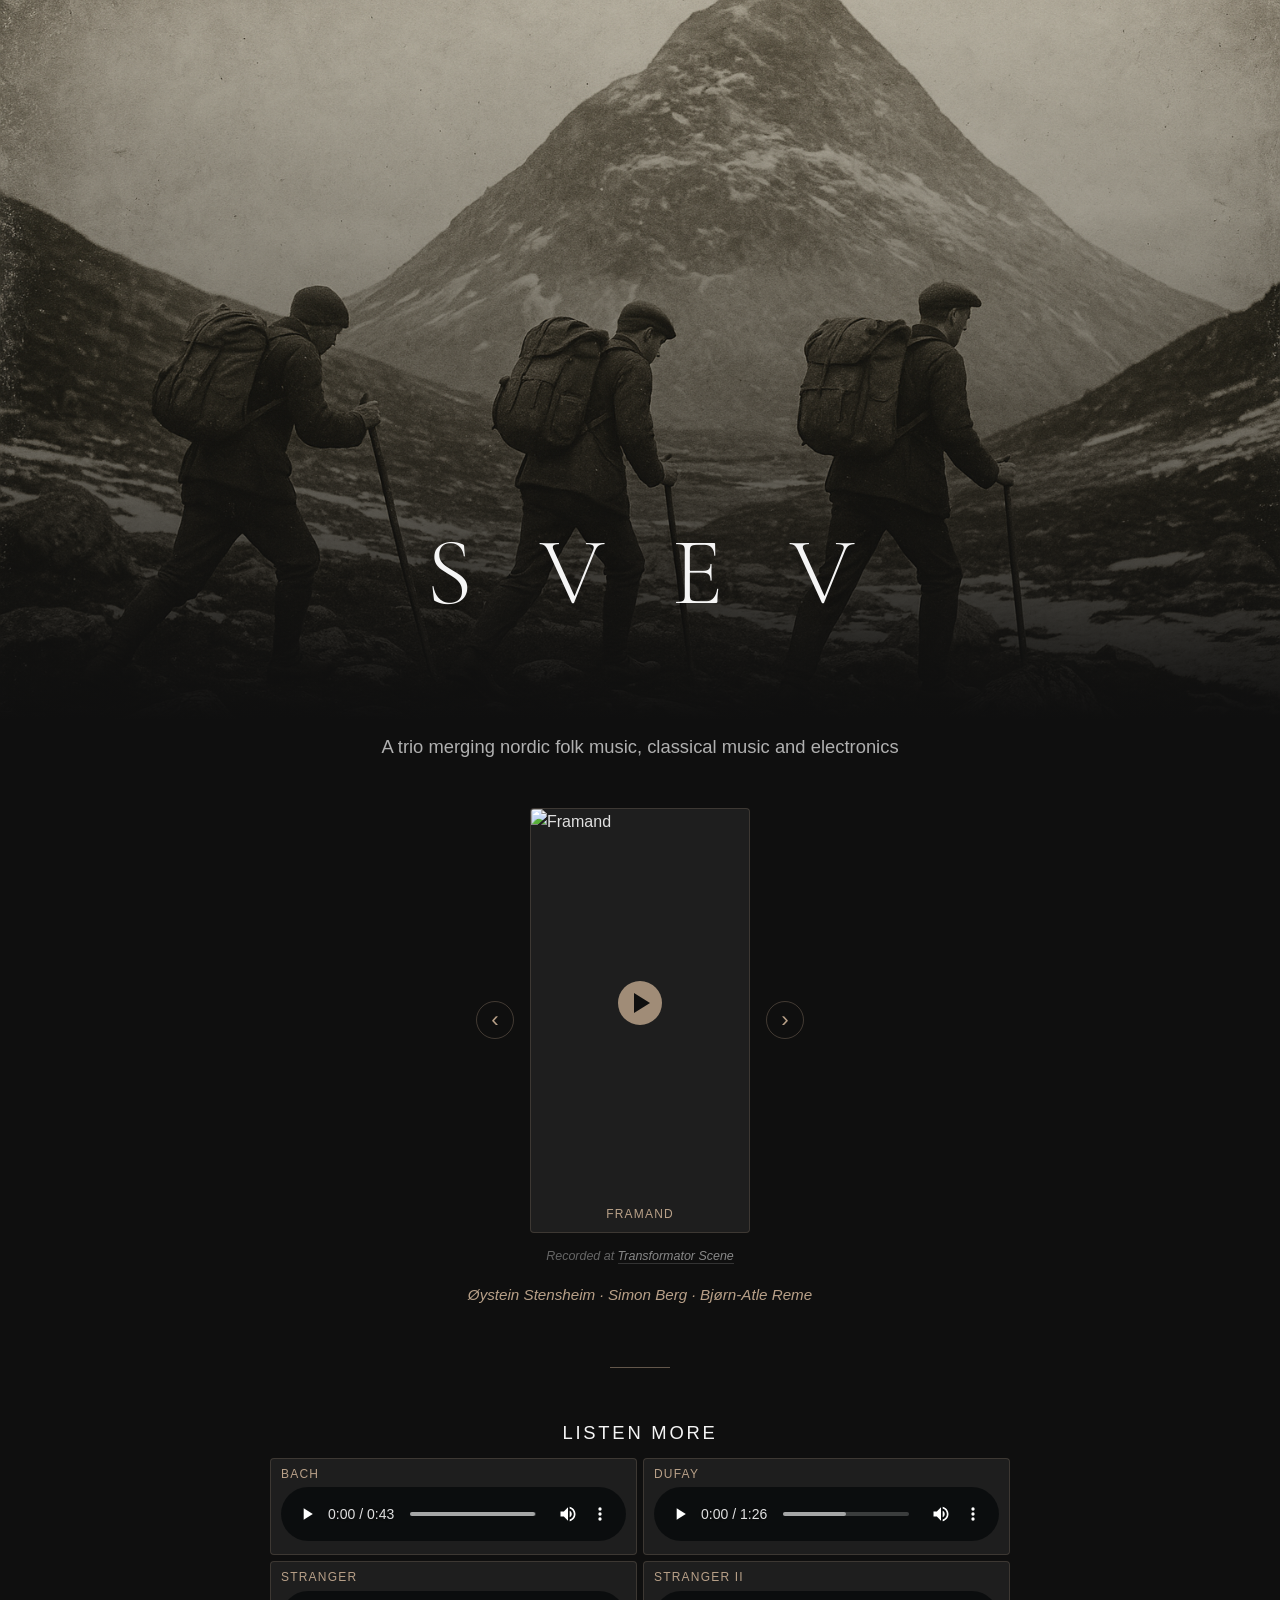
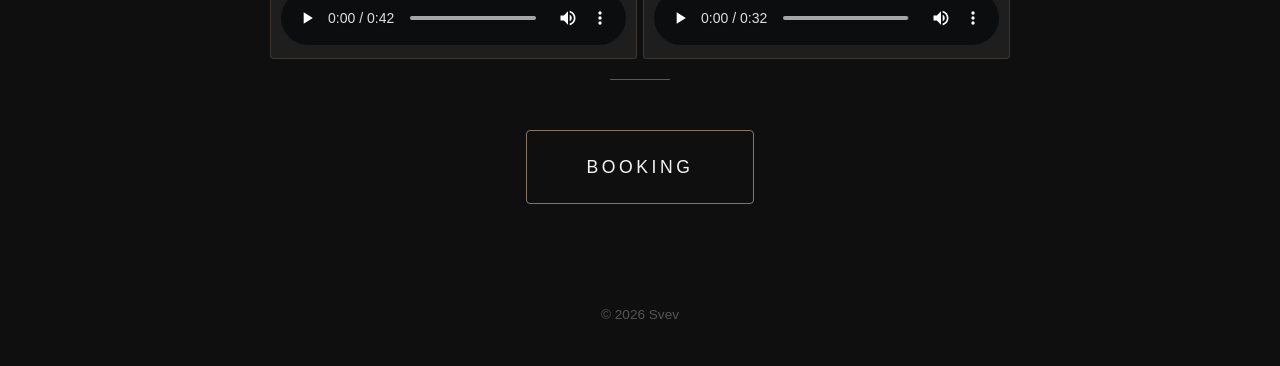
==== commit db089825: "Tighten front page video spacing and compact price cards Front page: drop the divider above the vide" ====
--- a/index.html
+++ b/index.html
@@ -25,8 +25,6 @@
                 A trio merging nordic folk music, classical music and electronics
             </p>
         </div>
-
-        <div class="divider"></div>
 
         <section class="video-section">
             <div class="video-carousel">
--- a/styles.css
+++ b/styles.css
@@ -66,7 +66,7 @@
 
 .intro {
     text-align: center;
-    padding: 10px 0 60px;
+    padding: 10px 0 25px;
     animation: fadeIn 1.5s ease-in;
 }
 
@@ -270,23 +270,23 @@
 }
 
 .music-section {
-    margin-bottom: 30px;
+    margin-bottom: 20px;
 }
 
 .music-section h2 {
     font-size: 1.15rem;
-    margin-bottom: 15px;
+    margin-bottom: 10px;
 }
 
 .audio-grid {
     display: grid;
     grid-template-columns: 1fr 1fr;
-    gap: 10px;
+    gap: 6px;
 }
 
 .audio-container {
     background: #1e1e1e;
-    padding: 10px 14px;
+    padding: 6px 10px;
     border-radius: 4px;
     border: 1px solid rgba(184, 160, 136, 0.2);
     transition: transform 0.3s ease, border-color 0.3s ease;
@@ -298,9 +298,9 @@
 }
 
 .audio-title {
-    font-size: 0.8rem;
-    color: #b8a088;
-    margin-bottom: 6px;
+    font-size: 0.75rem;
+    color: #b8a088;
+    margin-bottom: 3px;
     text-transform: uppercase;
     letter-spacing: 0.1em;
 }
@@ -373,10 +373,10 @@
 }
 
 .booking-hero h1 {
-    font-family: 'Cormorant Garamond', serif;
-    font-size: 2.4rem;
+    font-size: 2rem;
     font-weight: 300;
-    letter-spacing: 0.04em;
+    letter-spacing: 0.15em;
+    text-transform: uppercase;
     color: #f5f5f5;
     margin-bottom: 20px;
 }
@@ -408,37 +408,45 @@
 }
 
 .price-cards {
-    display: grid;
-    grid-template-columns: repeat(auto-fit, minmax(180px, 1fr));
-    gap: 14px;
-    margin-bottom: 24px;
+    display: flex;
+    flex-direction: column;
+    gap: 6px;
+    margin-bottom: 16px;
 }
 
 .price-card {
+    display: flex;
+    align-items: baseline;
+    justify-content: space-between;
+    flex-wrap: wrap;
+    gap: 4px 12px;
     background: #1e1e1e;
     border: 1px solid rgba(184, 160, 136, 0.2);
     border-radius: 4px;
-    padding: 20px 16px;
-    text-align: center;
+    padding: 10px 14px;
+}
+
+.price-info {
+    display: flex;
+    align-items: baseline;
+    gap: 8px;
+    flex-wrap: wrap;
 }
 
 .price-name {
-    color: #b8a088;
-    text-transform: uppercase;
-    letter-spacing: 0.08em;
-    font-size: 0.85rem;
-    margin-bottom: 8px;
+    color: #e0e0e0;
+    font-size: 0.9rem;
 }
 
 .price-duration {
-    font-size: 0.95rem;
-    margin-bottom: 6px;
-    color: #e0e0e0;
+    font-size: 0.8rem;
+    color: #888;
 }
 
 .price-amount {
-    font-size: 1.15rem;
-    color: #f5f5f5;
+    font-size: 0.9rem;
+    color: #b8a088;
+    white-space: nowrap;
 }
 
 .practical-list {
@@ -508,6 +516,8 @@
     margin-left: 0;
     margin-right: 0;
     max-width: none;
+    font-size: 1rem;
+    line-height: 1.6;
 }
 
 .page-booking footer {
@@ -543,7 +553,7 @@
     }
 
     .audio-container {
-        padding: 16px;
+        padding: 8px 12px;
     }
 
     .booking-btn {
@@ -552,6 +562,6 @@
     }
 
     .booking-hero h1 {
-        font-size: 2rem;
-    }
-}
+        font-size: 1.5rem;
+    }
+}
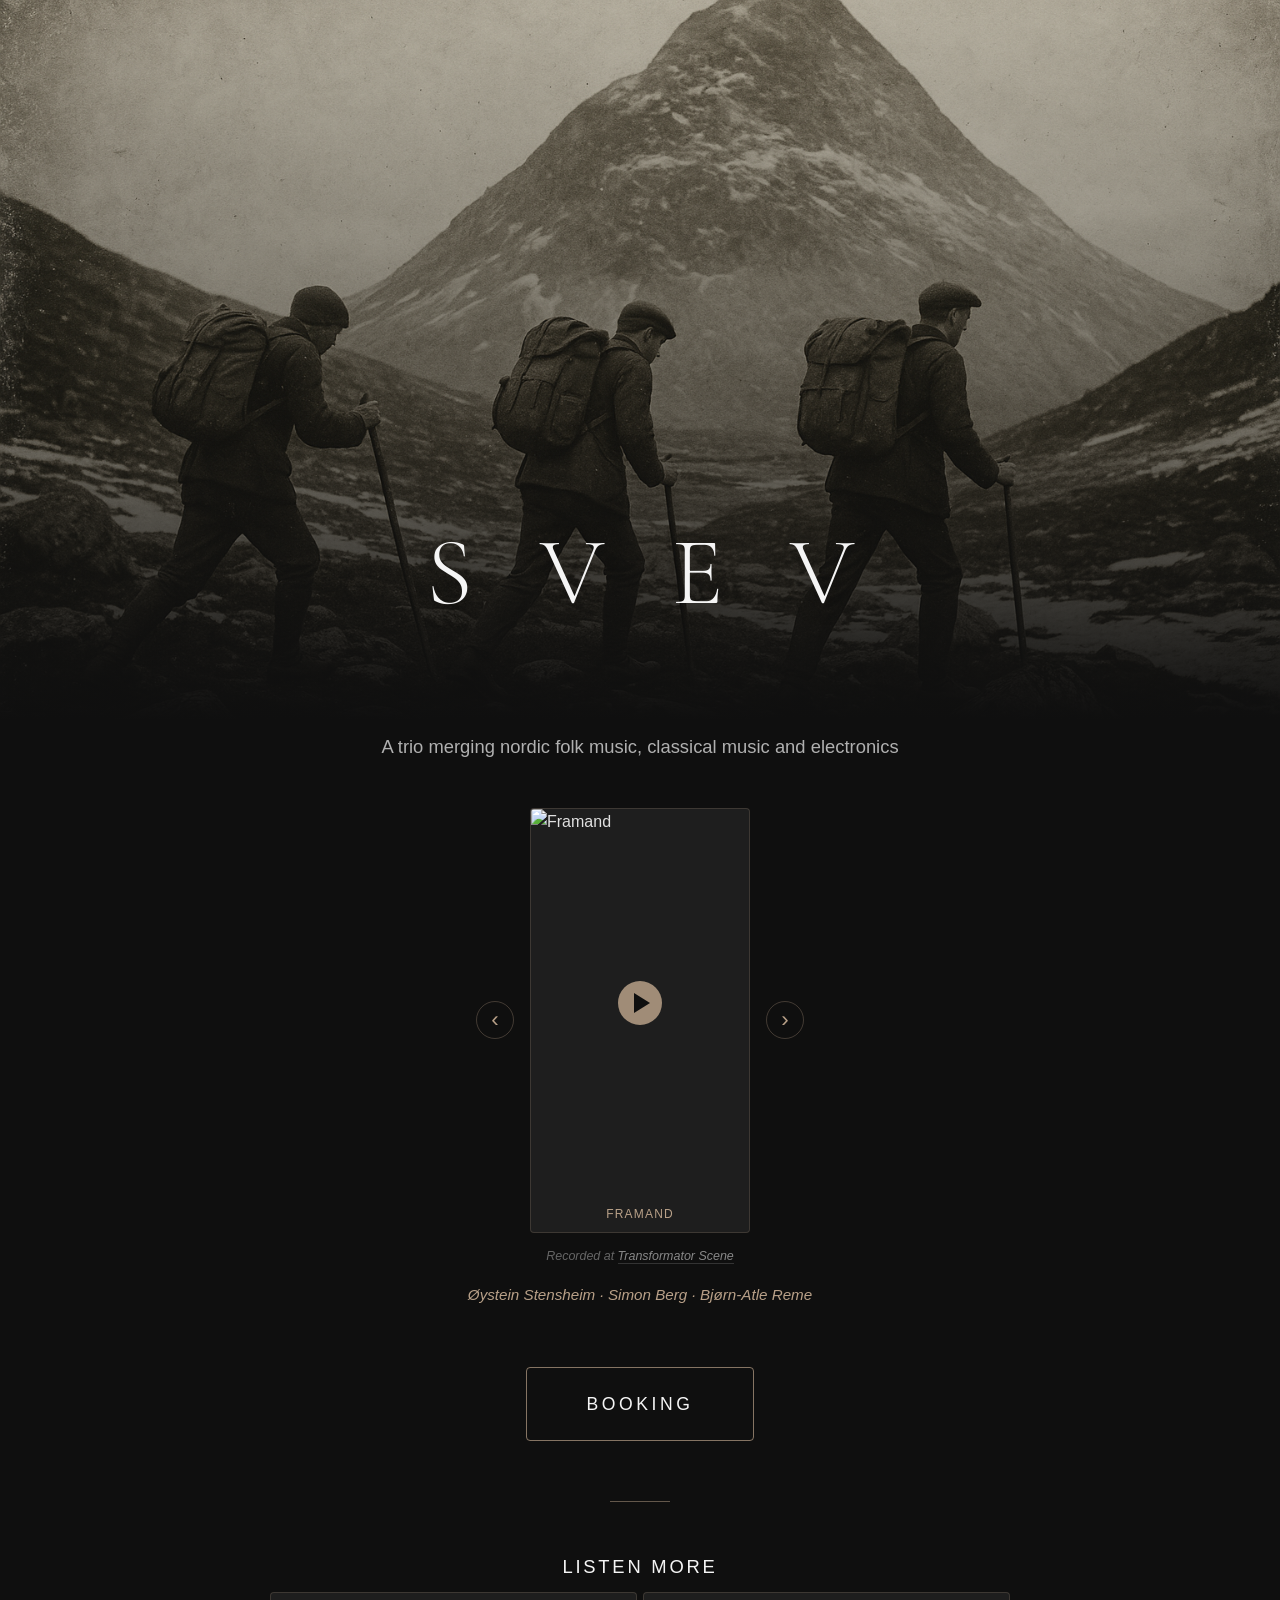
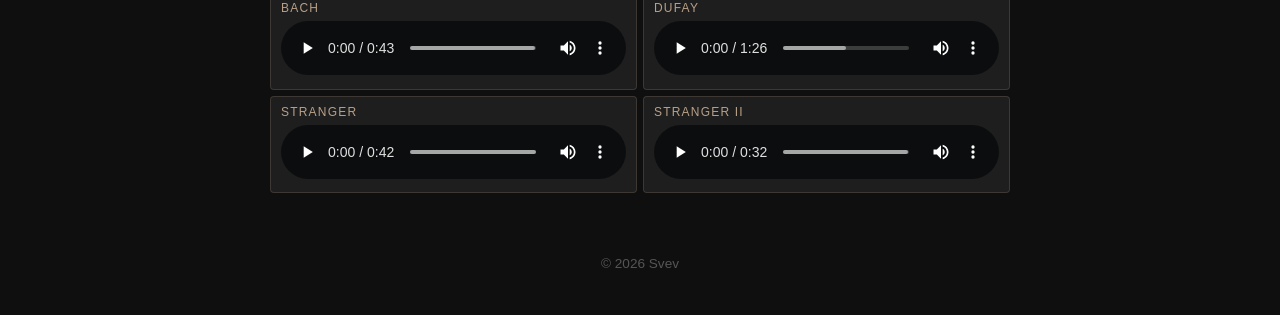
==== commit 7f8789f7: "Move booking button above Listen More section Places the booking CTA right under the video instead o" ====
--- a/index.html
+++ b/index.html
@@ -53,6 +53,10 @@
             </div>
         </div>
 
+        <section class="booking-card">
+            <a class="booking-btn" href="booking.html">Booking</a>
+        </section>
+
         <div class="divider"></div>
 
         <section class="music-section">
@@ -91,12 +95,6 @@
                     </audio>
                 </div>
             </div>
-        </section>
-
-        <div class="divider"></div>
-
-        <section class="booking-card">
-            <a class="booking-btn" href="booking.html">Booking</a>
         </section>
 
         <footer>
--- a/styles.css
+++ b/styles.css
@@ -410,27 +410,20 @@
 .price-cards {
     display: flex;
     flex-direction: column;
+    align-items: flex-start;
     gap: 6px;
     margin-bottom: 16px;
 }
 
 .price-card {
-    display: flex;
+    display: grid;
+    grid-template-columns: 130px 100px auto;
     align-items: baseline;
-    justify-content: space-between;
-    flex-wrap: wrap;
     gap: 4px 12px;
     background: #1e1e1e;
     border: 1px solid rgba(184, 160, 136, 0.2);
     border-radius: 4px;
-    padding: 10px 14px;
-}
-
-.price-info {
-    display: flex;
-    align-items: baseline;
-    gap: 8px;
-    flex-wrap: wrap;
+    padding: 8px 14px;
 }
 
 .price-name {
@@ -525,6 +518,10 @@
 }
 
 @media (max-width: 600px) {
+    .price-card {
+        grid-template-columns: minmax(90px, 110px) minmax(80px, 100px) auto;
+    }
+
     .hero {
         height: 60vh;
         min-height: 300px;
